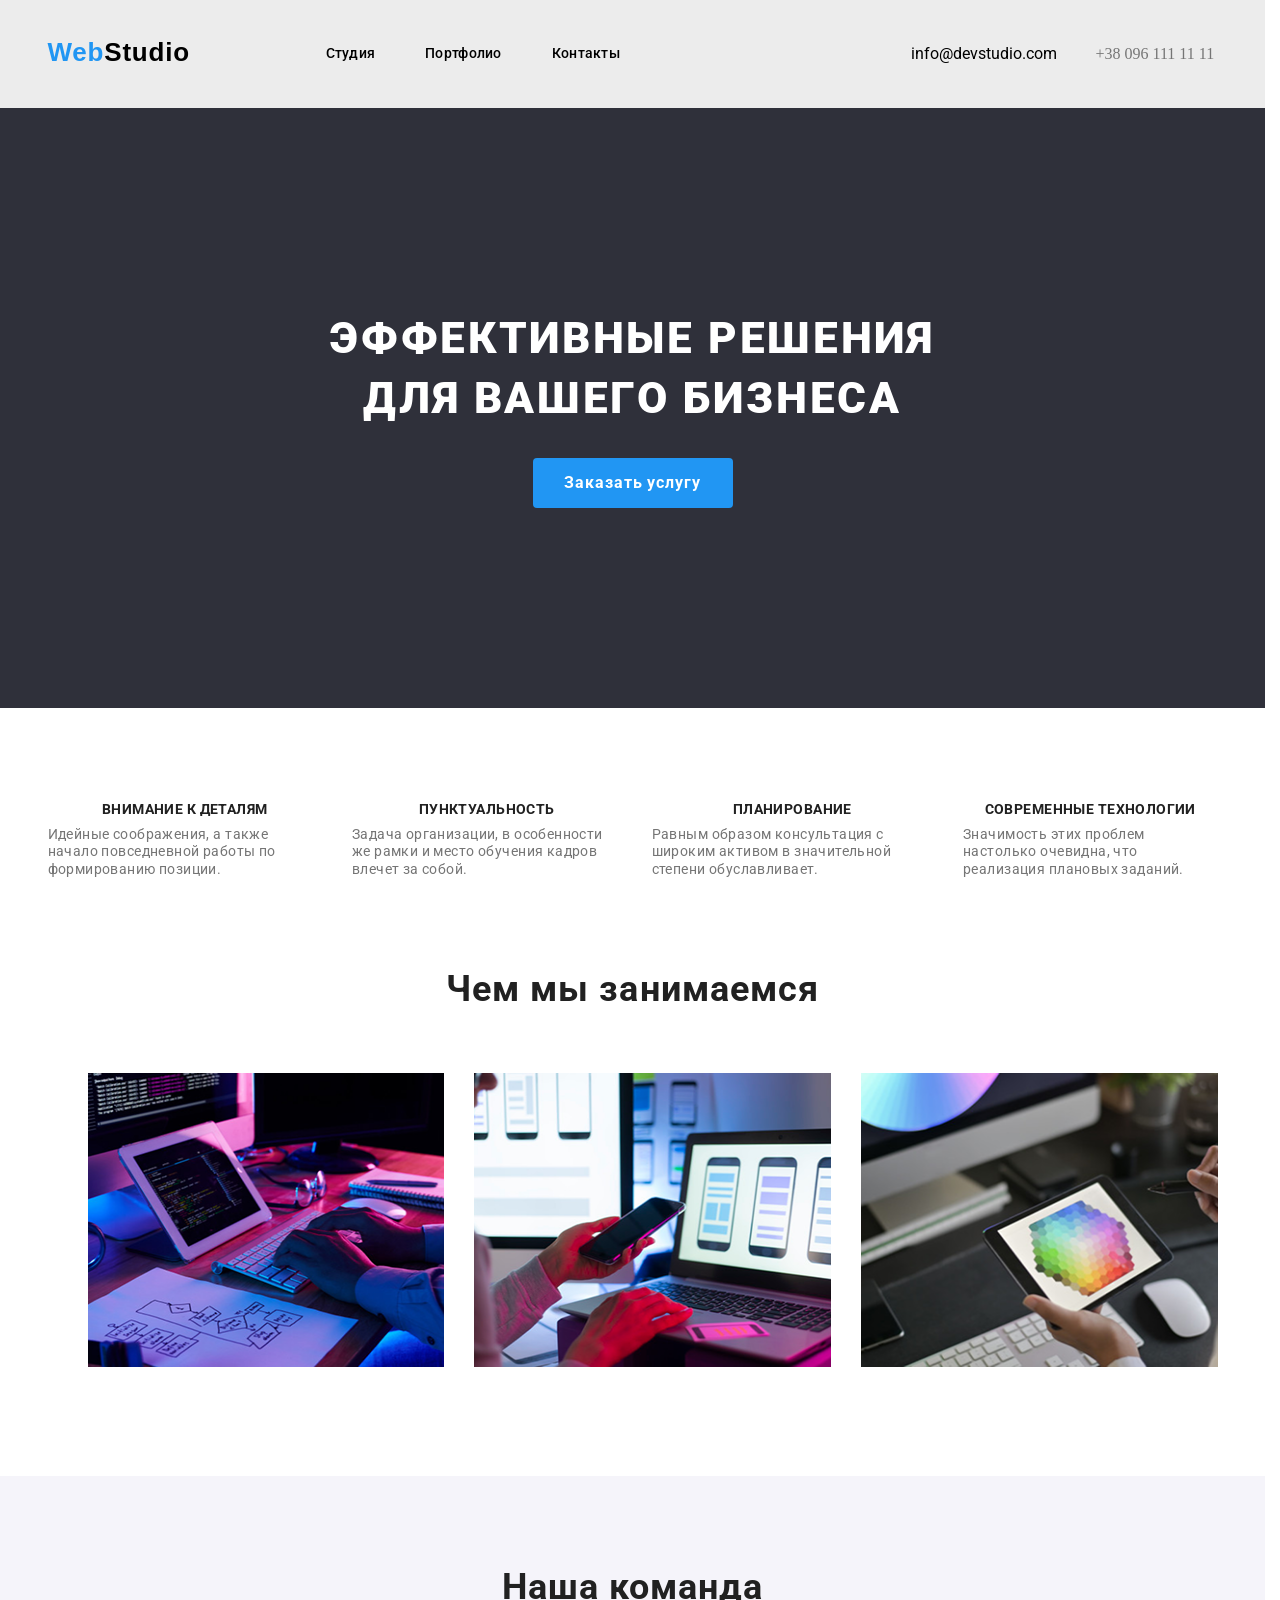
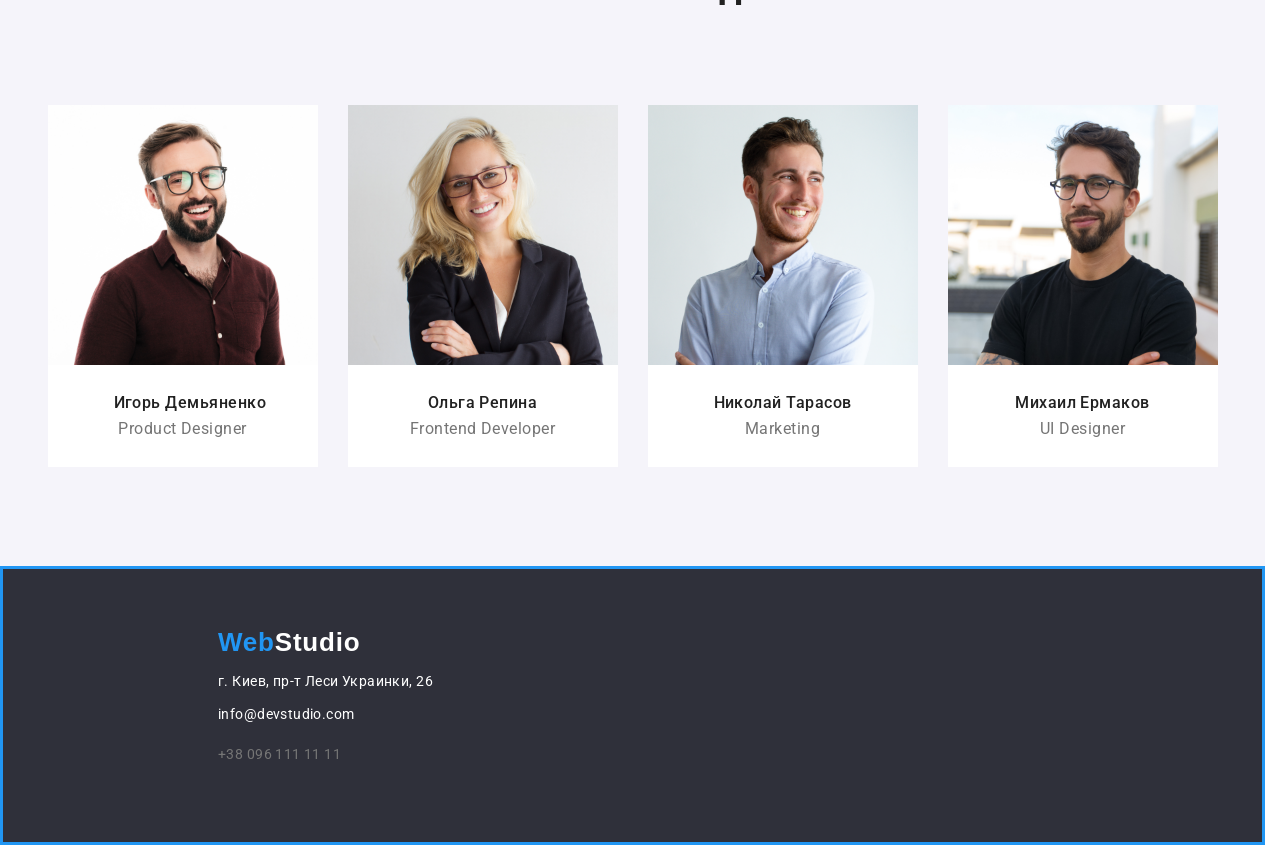
==== index.html @ 124b721e "23.05.26" ====
<!DOCTYPE html>
<html lang="en">
<head>
    <meta charset="UTF-8">
    <meta name="viewport" content="width=device-width, initial-scale=1.0">
    <title>HTML</title>
	<link rel="preconnect" href="https://fonts.googleapis.com">
	<link rel="preconnect" href="https://fonts.gstatic.com" crossorigin>
	<link href="https://fonts.googleapis.com/css2?family=Roboto:ital,wght@0,100..900;1,100..900&display=swap" rel="stylesheet">
    <link rel="icon" href="./img/lamp.png">
    <link rel="stylesheet" href="./css/main.css">
</head>
<body>
	<header class="header">
		<div class="conteiner">
			<div class="left-center">
				<a href="index.html" class="web">Web<span class="black">Studio</span></a>
				<nav class="nav">
					<ul>
						<li><a class="item_nav1" href="#">Студия</a></li>
						<li><a class="item_nav2" href="#">Портфолио</a></li>
						<li><a class="item_nav3" href="#">Контакты</a></li>
					</ul>
			</nav>
			</div>
			<ul class="right_nav">
					<li><a class="mail" href="mailto:info@devstudio.com">info@devstudio.com</a></li>
					<li><a class="namber" href="tel:+380961111111">+38 096 111 11 11</a></li>
			</ul>
		</div>	
	</header>
	<main>
		<section> 
		<div class="hero">
			<h1 class="hero_text">Эффективные решения для вашего бизнеса</h1>
			<button class="hero_button">Заказать услугу</button>
		</div>
		</section>
		<section class="section"> 
			<h2 class="hidden">hidden</h2>
			<div class="hero_1"> 
				<div class="conteiner">
					<ul class="item_hero">
						<li class="item_hero_1">
							<h3 class="item-text">Внимание к деталям</h3>
							<p class="item-text_1">Идейные соображения, а также начало повседневной работы по формированию позиции.</p>
						</li>
						<li class="item_hero_1">
							<h3 class="item-text">Пунктуальность</h3>
							<p class="item-text_1">Задача организации, в особенности же рамки и место обучения кадров влечет за собой.</p>
						</li>
						<li class="item_hero_1">
							<h3 class="item-text">Планирование</h3>
							<p class="item-text_1">Равным образом консультация с широким активом в значительной степени обуславливает.</p>
						</li>
						<li class="item_hero_1">
							<h3 class="item-text">Современные технологии</h3>
							<p class="item-text_1">Значимость этих проблем настолько очевидна, что реализация плановых заданий.</p>
						</li>

					</ul>

				</div>
			</div> 
		</section>
		<section class="section">
			<div class="hero_2">
				<h2 class="title">Чем мы занимаемся</h2>
				<div class="conteiner">
					<ul>
						<li><img src="./img/box 1.png" alt="images"></li>
						<li><img src="./img/box 2.png" alt="images"></li>
						<li><img src="./img/box 3.png" alt="images"></li>
					</ul>
				</div>
			</div>
		</section>
		<section class="section">
			<div class="hero_3">
				<div class="conteiner">
					<h2 class="title">Наша команда</h2>
					<ul class="hero_teem">
						<li class="teem">
							<img src="./img/img.png" alt="images">
							<div class="hero_teem_text">
								<h3 class="text">Игорь Демьяненко</h3>
								<p class="item-text_2">Product Designer</p>
							</div>
						</li>
						<li  class="teem">
							<img src="./img/img (1).png" alt="images">
							<div class="hero_teem_text">
								<h3 class="text">Ольга Репина</h3>
								<p class="item-text_2">Frontend Developer</p>
							</div>
						</li>
						<li class="teem">
							<img src="./img/img (2).png" alt="images">
							<div class="hero_teem_text">
								<h3 class="text">Николай Тарасов</h3>
								<p class="item-text_2">Marketing</p>
							</div>
						</li>
						<li class="teem">
							<img src="./img/img (3).png" alt="images">
							<div class="hero_teem_text">
								<h3 class="text">Михаил Ермаков</h3>
								<p class="item-text_2">UI Designer</p>
							</li>
						</div>
					</ul>
				</div>
			</div>	
		</section>
	</main>
	<footer class="footer">
		<ul class="list">
			<li>
			<a href="index.html" class="web"> Web <span class="light">Studio</span></a>
			</li>
			<li>г. Киев, пр-т Леси Украинки, 26</li>
			<li><a class="mail_1" href="mailto:info@devstudio.com">info@devstudio.com</a></li>
			<li><a class="namber" href="tel:+380961111111">+38 096 111 11 11</a></li>
		</ul>
	</footer>
</body>
	
</html>
---- css/main.css ----
/**
  Нормализация блочной модели
 */
*,
::before,
::after {
  box-sizing: border-box;
}

/**
  Убираем внутренние отступы слева тегам списков,
  у которых есть атрибут class
 */
:where(ul, ol):where([class]) {
  padding-left: 0;
}

/**
  Убираем внешние отступы body и двум другим тегам,
  у которых есть атрибут class
 */
body,
:where(blockquote, figure, fieldset):where([class]) {
  margin: 0;
}

/**
  Убираем внешние отступы вертикали нужным тегам,
  у которых есть атрибут class
 */
:where(
  h1,
  h2,
  h3,
  h4,
  h5,
  h6,
  p,
  ul,
  ol,
  dl
):where([class]) {
  margin-block: 0;
}

:where(dd[class]) {
  margin-left: 0;
}

:where(fieldset[class]) {
  padding: 0;
  border: none;
}

/**
  Убираем стандартный маркер маркированному списку,
  у которого есть атрибут class
 */
:where(ul[class]) {
  list-style: none;
}

:where(address[class]) {
  font-style: normal;
}

/**
  Обнуляем вертикальные внешние отступы параграфа,
  объявляем локальную переменную для внешнего отступа вниз,
  чтобы избежать взаимодействие с более сложным селектором
 */
p {
  --paragraphMarginBottom: 24px;

  margin-block: 0;
}

/**
  Внешний отступ вниз для параграфа без атрибута class,
  который расположен не последним среди своих соседних элементов
 */
p:where(:not([class]):not(:last-child)) {
  margin-bottom: var(--paragraphMarginBottom);
}


/**
  Упрощаем работу с изображениями и видео
 */
img,
video {
  display: block;
  max-width: 100%;
  height: auto;
}

/**
  Наследуем свойства шрифт для полей ввода
 */
input,
textarea,
select,
button {
  font: inherit;
}

html {
  /**
    Пригодится в большинстве ситуаций
    (когда, например, нужно будет "прижать" футер к низу сайта)
   */
  height: 100%;
  /**
    Убираем скачок интерфейса по горизонтали
    при появлении / исчезновении скроллбара
   */
  scrollbar-gutter: stable;
  /**
    Плавный скролл
   */
  scroll-behavior: smooth;
}

body {
  /**
    Пригодится в большинстве ситуаций
    (когда, например, нужно будет "прижать" футер к низу сайта)
   */
  min-height: 100%;
  /**
    Унифицированный интерлиньяж
   */
  line-height: 1.5;
}

/**
  Нормализация высоты элемента ссылки при его инспектировании в DevTools
 */
a:where([class]) {
  display: inline-flex;
}

/**
  Курсор-рука при наведении на элемент
 */
button,
label {
  cursor: pointer;
}

/**
  Убирает серую подсветку при тапе на мобильных устройствах (iOS/Android)
 */
button {
  -webkit-tap-highlight-color: transparent;
}

/**
  Приводим к единому цвету svg-элементы
  (за исключением тех, у которых уже указан
  атрибут fill со значением 'none' или начинается с 'url')
 */
:where([fill]:not(
  [fill="none"],
  [fill^="url"]
)) {
  fill: currentColor;
}

/**
  Приводим к единому цвету svg-элементы
  (за исключением тех, у которых уже указан
  атрибут stroke со значением 'none')
 */
:where([stroke]:not(
  [stroke="none"],
  [stroke^="url"]
)) {
  stroke: currentColor;
}

/**
  Чиним баг задержки смены цвета при взаимодействии с svg-элементами
 */
svg * {
  transition-property: fill, stroke;
}

/**
  Приведение рамок таблиц в классический 'collapse' вид
 */
:where(table) {
  border-collapse: collapse;
  border-color: currentColor;
}

/**
  Удаляем все анимации и переходы для людей,
  которые предпочитают их не использовать
 */
@media (prefers-reduced-motion: reduce) {
  *,
  ::before,
  ::after {
    animation-duration: 0.01ms !important;
    animation-iteration-count: 1 !important;
    transition-duration: 0.01ms !important;
    scroll-behavior: auto !important;
  }
}
html {
	box-sizing: border-box;
}
*, *::before, *::after {
	box-sizing: inherit;

}
body {
	margin: 0;
}
.section .hero_2 {
	padding: 93px 0px;
}
.section .hero_3 {
	padding: 93px 0px;
}
.hidden {
	visibility: hidden;
	position: absolute;
	width: 1px;
	height: 1px;
	opacity: 0;
	margin: -1px;
}
.conteiner {
	max-width: 1200px;
	margin: 0 auto;
	padding: 0px 15px;
}
.header {
	background-color:#ECECEC;
	padding: 32px;
}  
.header .conteiner {
	width: 100%;
	display: flex;
	justify-content: space-between;
	align-items: center;
}
.header a {
	text-decoration: none;
}
.left-center {
	display: flex;
	justify-content: center;
	align-items: center;
	gap: 93px;
}
.web {
	width: 145px;
	height: 31px;
	font-family: 'Raleway',sans-serif;
	font-weight: 700;
	font-size: 26px;
	line-height: 100%;
	letter-spacing: 0.03em;
	color: #2196F3;
}
.black {
	color: black;
}
.web:hover {
	text-decoration: underline;
	color: #2196F3;
}
.nav ul {
	display: flex;
	justify-content: space-between;
	width: 294px;
	height: 16px;
	font-family: 'roboto',sans-serif;
	font-weight: 500;
	font-size: 14px;
	line-height: 100%;
	letter-spacing: 0.02em;
	color: black;
	list-style-type: none;
	gap: 50px;
}
.item_nav1 {
	color:black;
	cursor: pointer;
	text-decoration: none;
}
.item_nav1:hover {
	color: #2196F3;
}
.item_nav2 {
	color: black;
	text-decoration: none;
}
.item_nav3 {
	color: black;
	text-decoration: none;
}
.right_nav {
	display: flex;
	justify-content: space-between;
	gap: 50px;
	list-style-type: none;
}
.mail {
	width: 135px;
	height: 16px;
	color:black;
	cursor: pointer;
	font-family:'roboto';
}
.mail:hover {
	color: #2196F3;
}
.namber {
	width: 122px;
	height: 16px;
	color: #757575;
}
.hero {
	max-width: 100%;
	background-color:#2F303A;
	display: flex;
	flex-direction: column;
	align-items: center;
	justify-content: center;
	padding: 200px 0;
}
.hero_text {
	width: 696px;
	font-family: 'roboto',sans-serif;
	font-weight: 900;
	font-size: 44px;
	line-height: 60px;
	letter-spacing: 0.06em;
	color: #ffffff;
	text-align: center;
	text-transform: uppercase;
	margin-bottom: 30px;
}
.hero_button {
	background-color: #2196F3;
	width: 200px;
	height: 50px;
	border-radius: 4px;
	color: #ffffff;
	font-family: 'roboto',sans-serif;
	font-weight: 700;
	font-size: 16px;
	line-height: 30px;
	letter-spacing: 0.06em;
	border: none;
}
.item_hero {
	display: flex;
	list-style-type: none;
	gap: 30px;
}
.item-text {
	font-family: 'roboto',sans-serif;
	font-weight: 700;
	font-size: 14px;
	line-height: 100%;
	letter-spacing: 0.03em;
	text-transform: uppercase;
	color: #212121;
	margin-top: 94px;
	text-align: center;
	padding-bottom: 10px;
}
.item_hero_1 {
	font-family: 'roboto',sans-serif;
	font-weight: 400;
	font-size: 14px;
	line-height: 124%;
	letter-spacing: 0.03em;
	color: #757575;
	text-align: left;
}
.hero_2 ul {
	display: flex;
	row-gap: 30px;
	list-style-type: none;
	gap: 30px;
}
.hero_2 .title {
	font-family: 'roboto',sans-serif;
	font-weight: 700;
	font-size: 36px;
	line-height: 100%;
	letter-spacing: 0.03em;
	color: #212121;
	text-align: center;
	padding-bottom: 50px;

}
.hero_2 img {
	width: 370px;
	height: 294px;
}
.hero_3 {
	width: 100%;
	background-color: #F5F4FA;
}
.hero_3 .title {
	text-align: center;
	margin-bottom: 50px;
	font-family: 'roboto',sans-serif;
	font-weight: 700;
	font-size: 36px;
	line-height: 100%;
	letter-spacing: 0.03em;
	color:#212121;
	padding-bottom: 50px;
}
.hero_teem {
	display: flex;
	justify-content: space-around;
	list-style-type: none;
	gap: 30px;
}
.teem {
	width: 270px;
	height: 368px;
}
.teem img {
	width: 270px;
	margin-bottom: 0;
}
.hero_teem_text {
	background-color: #ffffff;
	margin-bottom: 94px;
	margin-top: 0;
} 
.text {
	font-family:'roboto';
	font-weight: 500;
	font-size: 16px;
	line-height: 100%;
	letter-spacing: 0.03em;
	color:#212121;
	text-align: center;
	padding: 30px 66px 10px;
	white-space: nowrap;
}
.item-text_2 {
	font-family:'roboto';
	font-weight: 400;
	font-size: 16px;
	line-height: 100%;
	letter-spacing: 0.03em;
	color:#757575;
	text-align: center;
	padding-bottom: 30px;
}
.footer {
	width: 100%;
	background-color: #2F303A;
	border: 3px solid #2196F3;
}
.footer a {
	text-decoration: none;
	width: 145px;
	height: 31px;
	margin-bottom: 20px;
}
.mail_1 {
	color:#ffffff;
}
.mail_1:hover {
	color: #2196F3;
}
.list {
display:flex;
flex-direction: column;
margin-left: 215px;
padding-top: 60px;
padding-bottom: 60px;
list-style-type: none;
}
.light {
	color: #ffffff;
}
.list li {
	font-family:'roboto';
	font-weight: 400;
	font-size: 14px;
	line-height: 24px;
	letter-spacing: 0.03em;
	color:#fff;
	margin-bottom: 9px;
}
.list li a {
	margin-bottom: 0px;
}
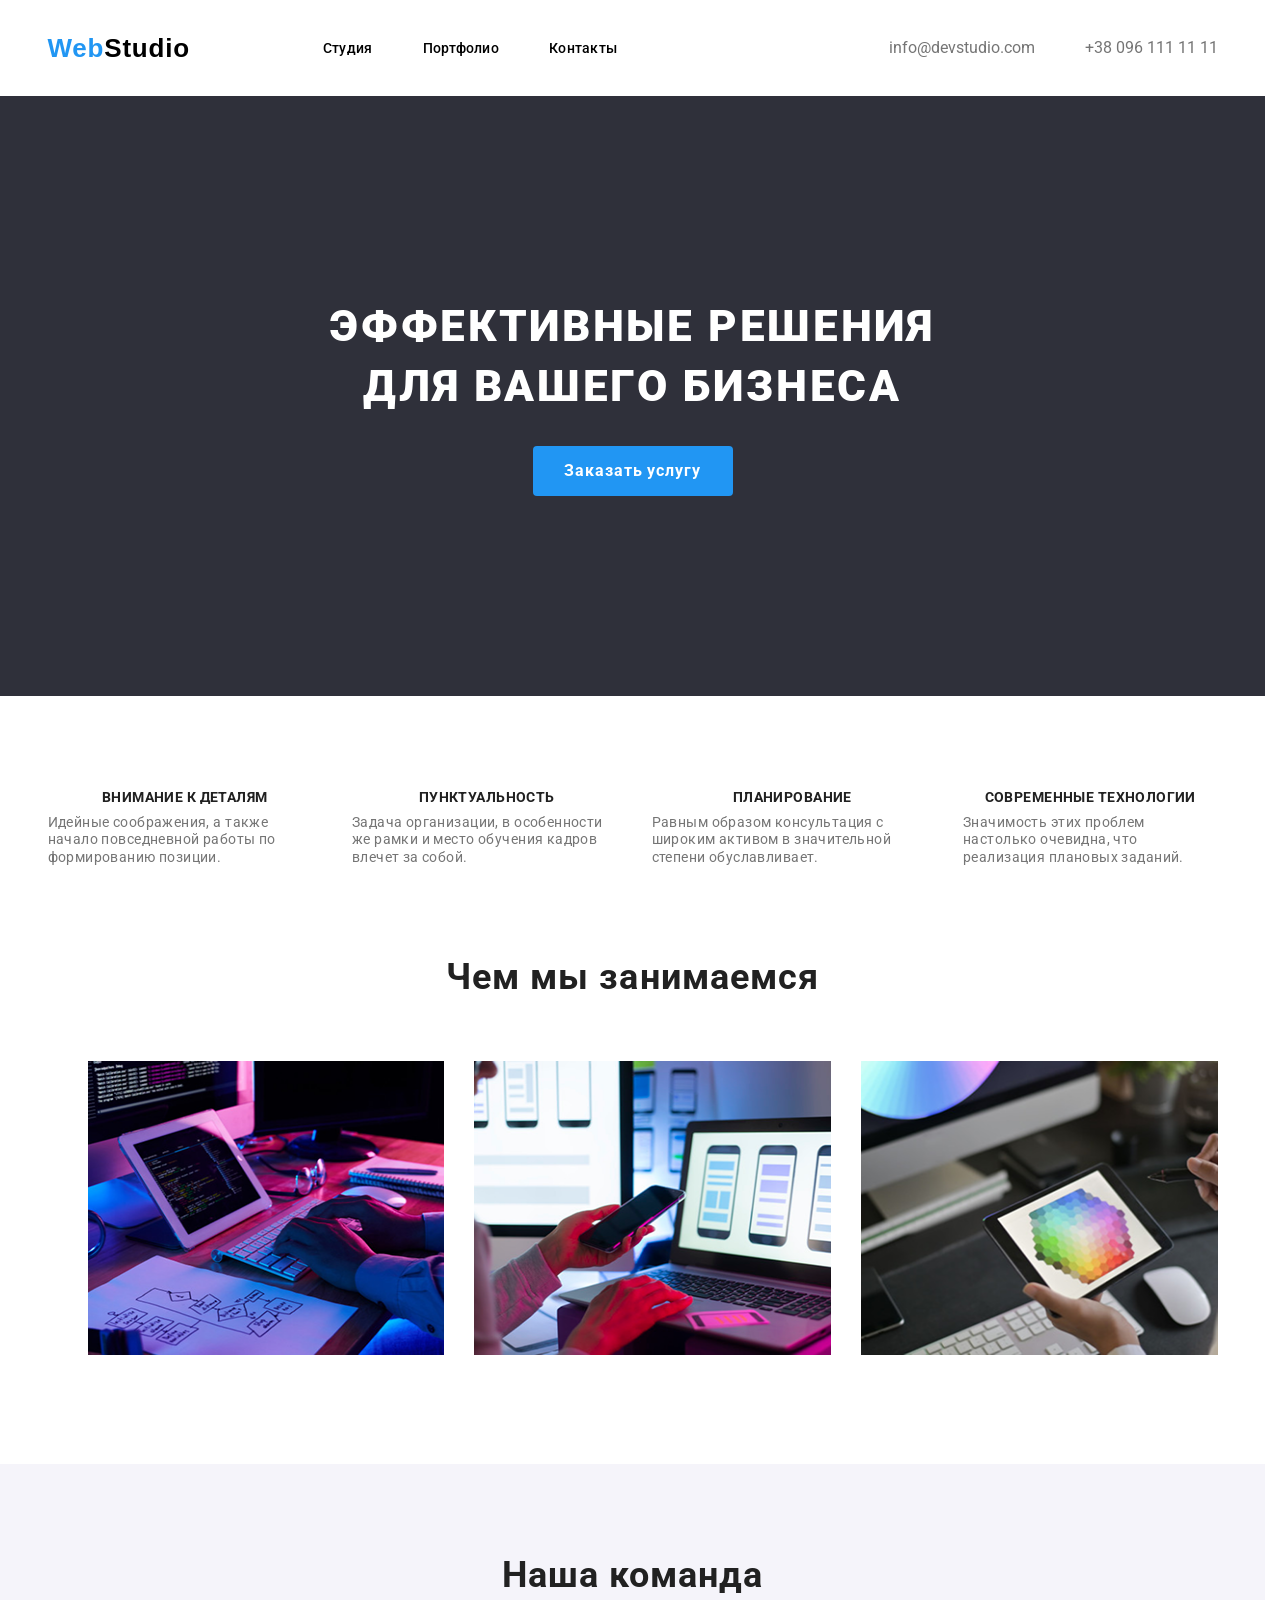
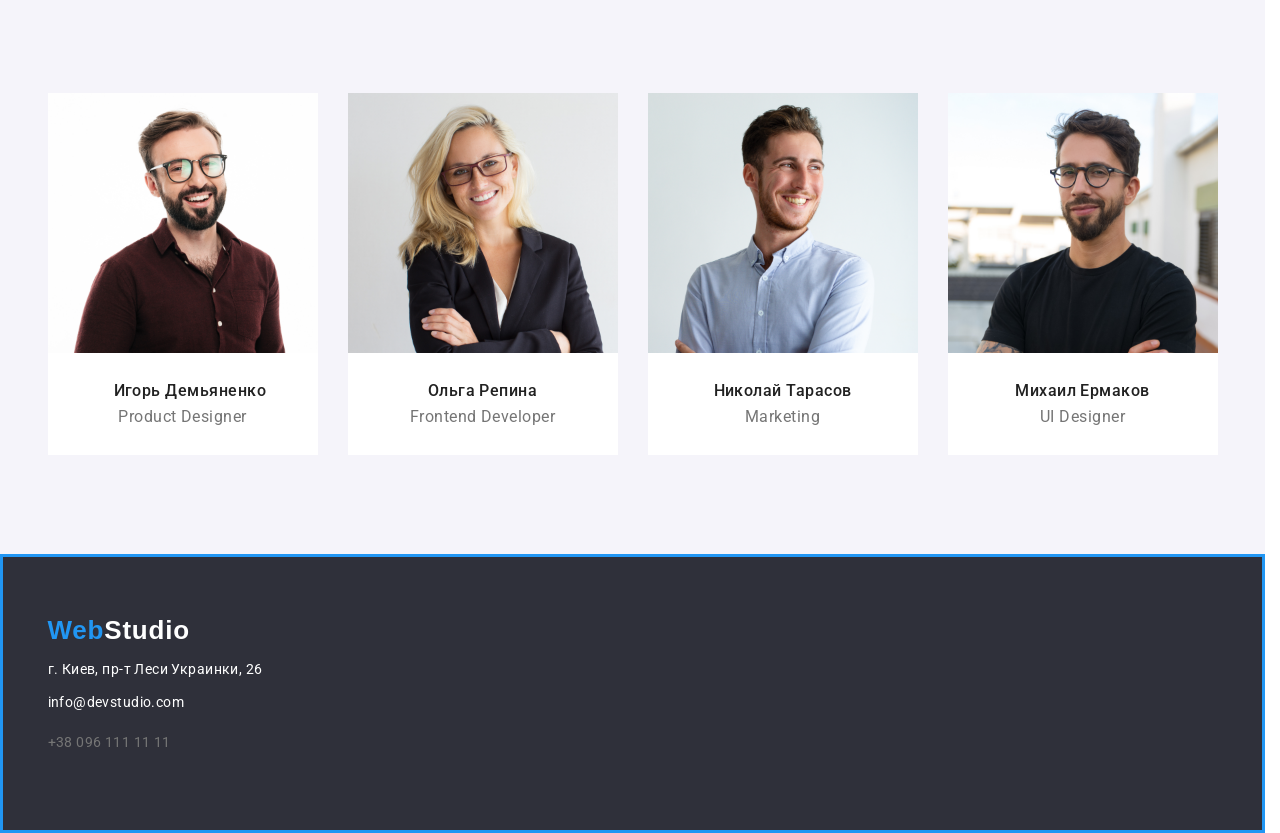
==== commit fb605296: "24.05.26" ====
--- a/index.html
+++ b/index.html
@@ -17,9 +17,9 @@
 				<a href="index.html" class="web">Web<span class="black">Studio</span></a>
 				<nav class="nav">
 					<ul>
-						<li><a class="item_nav1" href="#">Студия</a></li>
-						<li><a class="item_nav2" href="#">Портфолио</a></li>
-						<li><a class="item_nav3" href="#">Контакты</a></li>
+						<li><a class="item_nav" href="#">Студия</a></li>
+						<li><a class="item_nav" href="#">Портфолио</a></li>
+						<li><a class="item_nav" href="#">Контакты</a></li>
 					</ul>
 			</nav>
 			</div>
@@ -114,14 +114,16 @@
 		</section>
 	</main>
 	<footer class="footer">
-		<ul class="list">
-			<li>
-			<a href="index.html" class="web"> Web <span class="light">Studio</span></a>
-			</li>
-			<li>г. Киев, пр-т Леси Украинки, 26</li>
-			<li><a class="mail_1" href="mailto:info@devstudio.com">info@devstudio.com</a></li>
-			<li><a class="namber" href="tel:+380961111111">+38 096 111 11 11</a></li>
-		</ul>
+		<div class="conteiner">
+			<ul class="list">
+				<li>
+				<a href="index.html" class="web"> Web <span class="light">Studio</span></a>
+				</li>
+				<li>г. Киев, пр-т Леси Украинки, 26</li>
+				<li><a class="mail_1" href="mailto:info@devstudio.com">info@devstudio.com</a></li>
+				<li><a class="namber" href="tel:+380961111111">+38 096 111 11 11</a></li>
+			</ul>
+		</div>	
 	</footer>
 </body>
 	
--- a/css/main.css
+++ b/css/main.css
@@ -238,8 +238,8 @@
 	padding: 0px 15px;
 }
 .header {
-	background-color:#ECECEC;
-	padding: 32px;
+	background-color:#ffffff;
+	padding: 10px 0;
 }  
 .header .conteiner {
 	width: 100%;
@@ -249,7 +249,9 @@
 }
 .header a {
 	text-decoration: none;
-}
+	padding: 25px 0;
+}
+
 .left-center {
 	display: flex;
 	justify-content: center;
@@ -257,8 +259,6 @@
 	gap: 93px;
 }
 .web {
-	width: 145px;
-	height: 31px;
 	font-family: 'Raleway',sans-serif;
 	font-weight: 700;
 	font-size: 26px;
@@ -270,14 +270,12 @@
 	color: black;
 }
 .web:hover {
-	text-decoration: underline;
+	text-decoration: none;
 	color: #2196F3;
 }
 .nav ul {
 	display: flex;
 	justify-content: space-between;
-	width: 294px;
-	height: 16px;
 	font-family: 'roboto',sans-serif;
 	font-weight: 500;
 	font-size: 14px;
@@ -286,22 +284,15 @@
 	color: black;
 	list-style-type: none;
 	gap: 50px;
-}
-.item_nav1 {
+	margin: 0;
+}
+.item_nav {
 	color:black;
 	cursor: pointer;
 	text-decoration: none;
 }
-.item_nav1:hover {
+.item_nav:hover {
 	color: #2196F3;
-}
-.item_nav2 {
-	color: black;
-	text-decoration: none;
-}
-.item_nav3 {
-	color: black;
-	text-decoration: none;
 }
 .right_nav {
 	display: flex;
@@ -310,18 +301,15 @@
 	list-style-type: none;
 }
 .mail {
-	width: 135px;
-	height: 16px;
-	color:black;
+	color:#757575;
 	cursor: pointer;
-	font-family:'roboto';
+	font-family:'roboto', sans-serif;
 }
 .mail:hover {
 	color: #2196F3;
 }
 .namber {
-	width: 122px;
-	height: 16px;
+	font-family:'roboto', sans-serif;
 	color: #757575;
 }
 .hero {
@@ -357,6 +345,9 @@
 	line-height: 30px;
 	letter-spacing: 0.06em;
 	border: none;
+}
+.hero_button:hover {
+	background-color:#188CE8;
 }
 .item_hero {
 	display: flex;
@@ -480,7 +471,7 @@
 .list {
 display:flex;
 flex-direction: column;
-margin-left: 215px;
+margin-left: 0px;
 padding-top: 60px;
 padding-bottom: 60px;
 list-style-type: none;
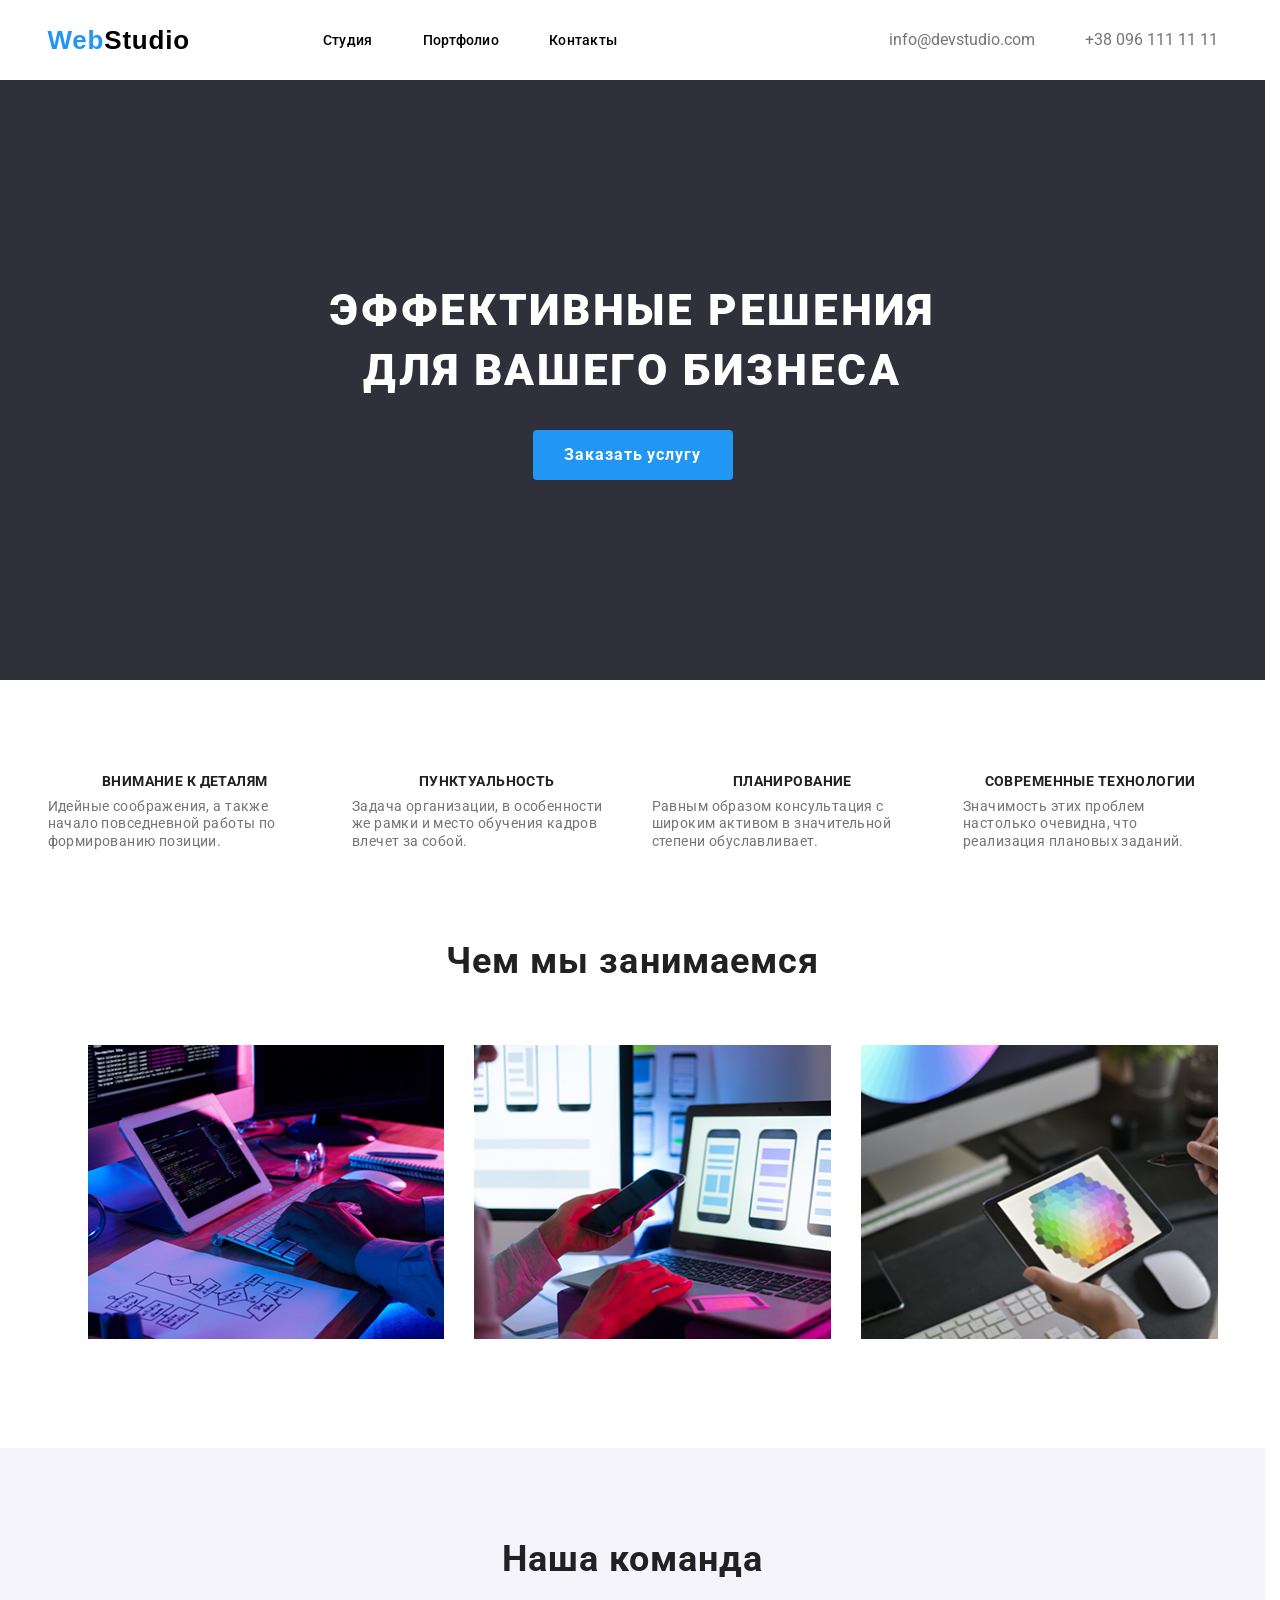
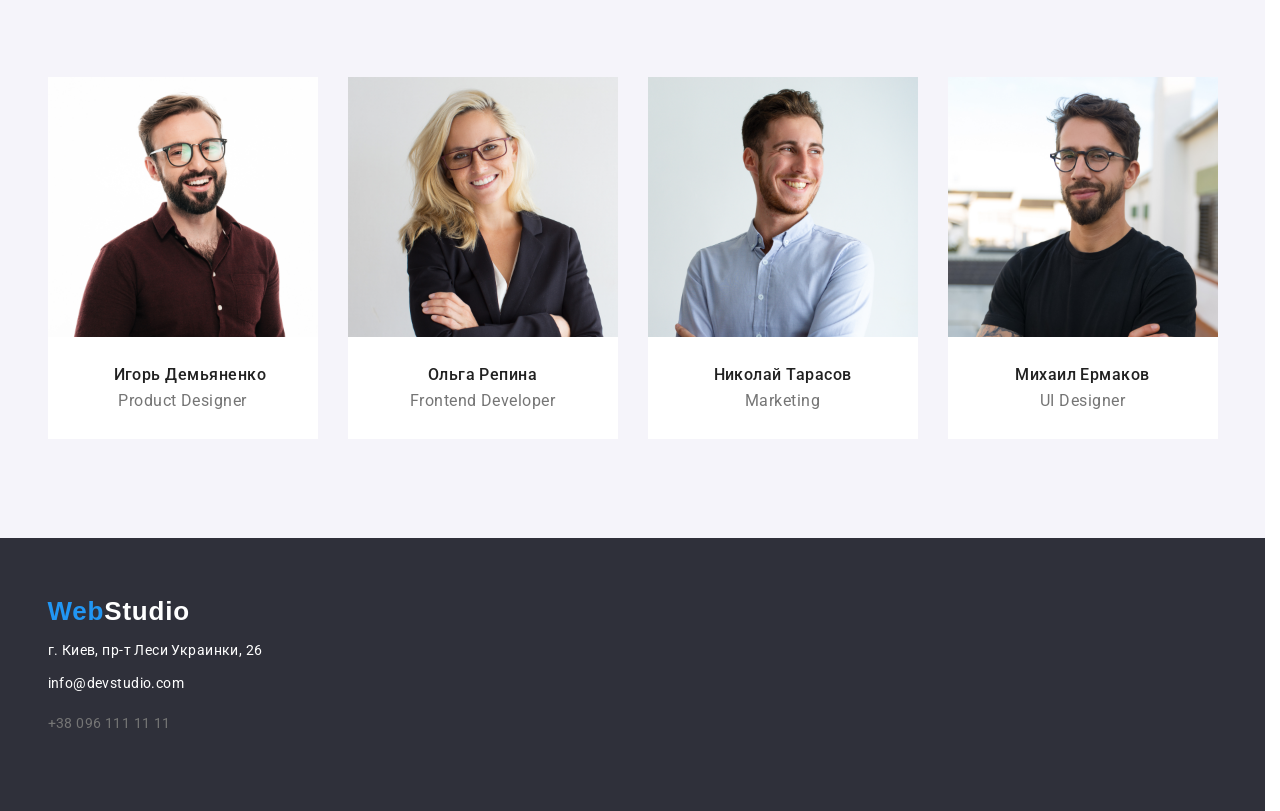
==== commit de33b64e: "27.05.26" ====
--- a/index.html
+++ b/index.html
@@ -18,7 +18,7 @@
 				<nav class="nav">
 					<ul>
 						<li><a class="item_nav" href="#">Студия</a></li>
-						<li><a class="item_nav" href="#">Портфолио</a></li>
+						<li><a class="item_nav" href="portfolio.html">Портфолио</a></li>
 						<li><a class="item_nav" href="#">Контакты</a></li>
 					</ul>
 			</nav>
--- a/css/main.css
+++ b/css/main.css
@@ -239,7 +239,7 @@
 }
 .header {
 	background-color:#ffffff;
-	padding: 10px 0;
+	padding: 2px 0;
 }  
 .header .conteiner {
 	width: 100%;
@@ -311,6 +311,9 @@
 .namber {
 	font-family:'roboto', sans-serif;
 	color: #757575;
+}
+.namber:hover {
+	color: #2196F3;
 }
 .hero {
 	max-width: 100%;
@@ -454,7 +457,6 @@
 .footer {
 	width: 100%;
 	background-color: #2F303A;
-	border: 3px solid #2196F3;
 }
 .footer a {
 	text-decoration: none;
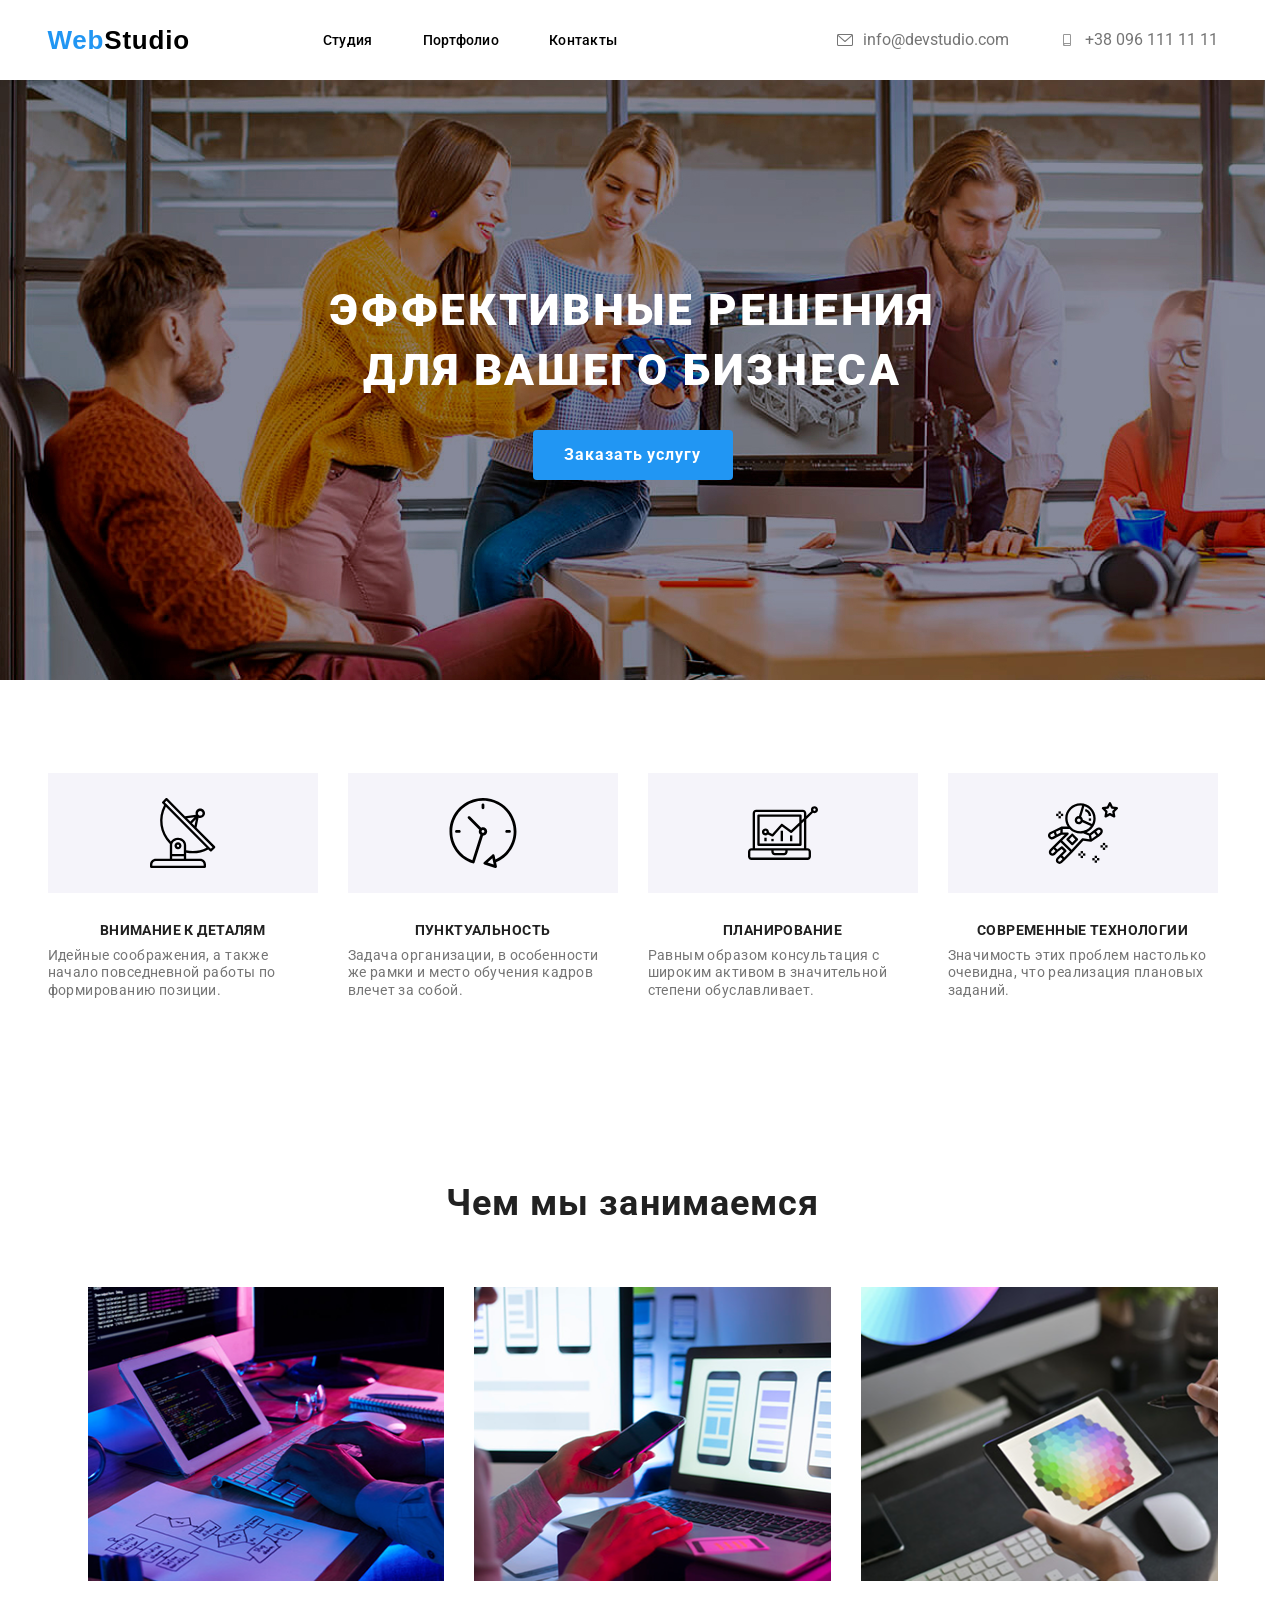
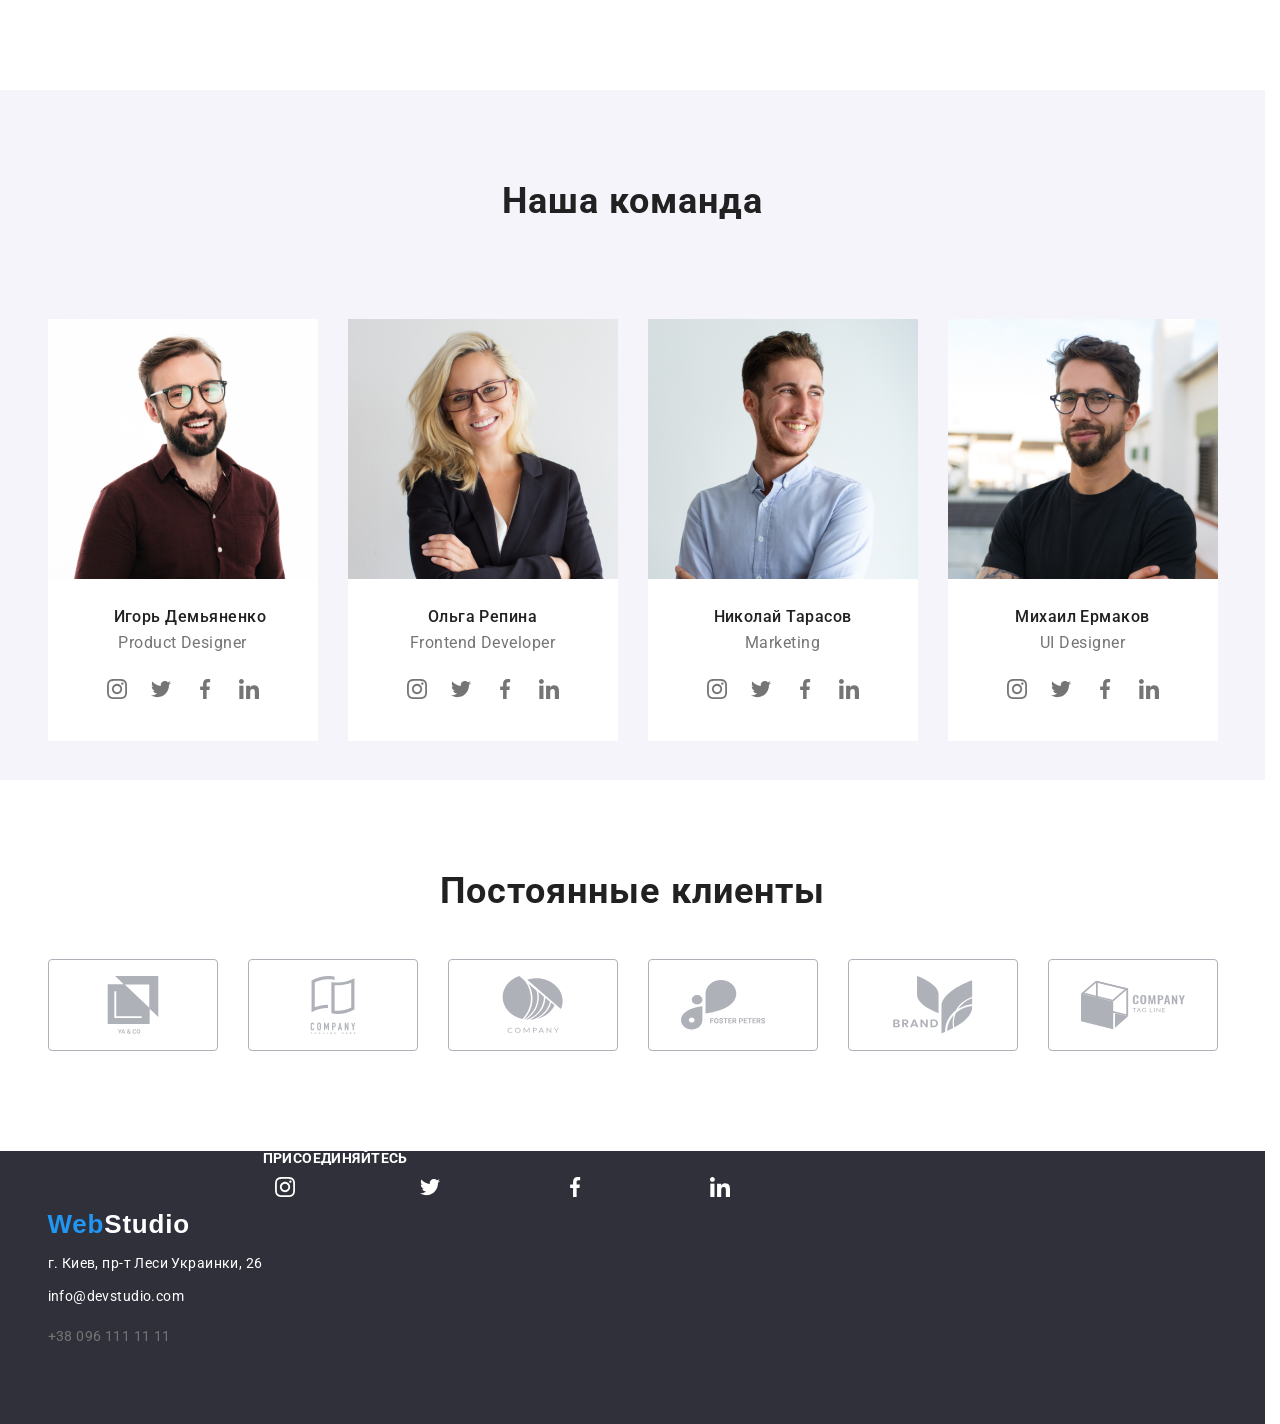
==== commit a337e756: "30.05.26" ====
--- a/index.html
+++ b/index.html
@@ -24,8 +24,14 @@
 			</nav>
 			</div>
 			<ul class="right_nav">
+				<div class="right_nav-list">
 					<li><a class="mail" href="mailto:info@devstudio.com">info@devstudio.com</a></li>
+					<li><svg class="icon" height="12" width="16"><use xlink:href="./img/sprite.svg#mail"></use></svg></li>
+				</div>
+				<div class="right_nav-list">
 					<li><a class="namber" href="tel:+380961111111">+38 096 111 11 11</a></li>
+					<li><svg class="icon" height="12" width="16"><use xlink:href="./img/sprite.svg#namber"></use></svg></li>
+				</div>	
 			</ul>
 		</div>	
 	</header>
@@ -42,18 +48,30 @@
 				<div class="conteiner">
 					<ul class="item_hero">
 						<li class="item_hero_1">
+							<div class="hero_1-fon">
+								<svg class="hero_1-icon" height="70" width="70"><use xlink:href="./img/sprite.svg#group"></use></svg>
+							</div>
 							<h3 class="item-text">Внимание к деталям</h3>
 							<p class="item-text_1">Идейные соображения, а также начало повседневной работы по формированию позиции.</p>
 						</li>
 						<li class="item_hero_1">
+							<div class="hero_1-fon">
+								<svg class="hero_1-icon" height="70" width="70"><use xlink:href="./img/sprite.svg#clock"></use></svg>
+							</div>
 							<h3 class="item-text">Пунктуальность</h3>
 							<p class="item-text_1">Задача организации, в особенности же рамки и место обучения кадров влечет за собой.</p>
 						</li>
 						<li class="item_hero_1">
+							<div class="hero_1-fon">
+								<svg class="hero_1-icon" height="70" width="70"><use xlink:href="./img/sprite.svg#astro"></use></svg>
+							</div>
 							<h3 class="item-text">Планирование</h3>
 							<p class="item-text_1">Равным образом консультация с широким активом в значительной степени обуславливает.</p>
 						</li>
 						<li class="item_hero_1">
+							<div class="hero_1-fon">
+                            	<svg class="hero_1-icon" height="70" width="70"><use xlink:href="./img/sprite.svg#diagram"></use></svg>
+							</div>
 							<h3 class="item-text">Современные технологии</h3>
 							<p class="item-text_1">Значимость этих проблем настолько очевидна, что реализация плановых заданий.</p>
 						</li>
@@ -85,6 +103,12 @@
 							<div class="hero_teem_text">
 								<h3 class="text">Игорь Демьяненко</h3>
 								<p class="item-text_2">Product Designer</p>
+									<ul class="hero_3-list-icon">
+										<li><a class="hero_3-icon" href="#"><svg height="20" width="20"><use xlink:href="./img/sprite.svg#insta"></use></svg></a></li>
+										<li><a class="hero_3-icon" href="#"><svg height="20" width="20"><use xlink:href="./img/sprite.svg#twitter"></use></svg></a></li>
+										<li><a class="hero_3-icon" href="#"><svg height="20" width="20"><use xlink:href="./img/sprite.svg#facebook"></use></svg></a></li>
+										<li><a class="hero_3-icon" href="#"><svg height="20" width="20"><use xlink:href="./img/sprite.svg#linkedin"></use></svg></a></li>
+									</ul>
 							</div>
 						</li>
 						<li  class="teem">
@@ -92,6 +116,12 @@
 							<div class="hero_teem_text">
 								<h3 class="text">Ольга Репина</h3>
 								<p class="item-text_2">Frontend Developer</p>
+									<ul class="hero_3-list-icon">
+										<li><a class="hero_3-icon" href="#"><svg height="20" width="20"><use xlink:href="./img/sprite.svg#insta"></use></svg></a></li>
+										<li><a class="hero_3-icon" href="#"><svg height="20" width="20"><use xlink:href="./img/sprite.svg#twitter"></use></svg></a></li>
+										<li><a class="hero_3-icon" href="#"><svg height="20" width="20"><use xlink:href="./img/sprite.svg#facebook"></use></svg></a></li>
+										<li><a class="hero_3-icon" href="#"><svg height="20" width="20"><use xlink:href="./img/sprite.svg#linkedin"></use></svg></a></li>
+									</ul>
 							</div>
 						</li>
 						<li class="teem">
@@ -99,6 +129,12 @@
 							<div class="hero_teem_text">
 								<h3 class="text">Николай Тарасов</h3>
 								<p class="item-text_2">Marketing</p>
+									<ul class="hero_3-list-icon">
+										<li><a class="hero_3-icon" href="#"><svg height="20" width="20"><use xlink:href="./img/sprite.svg#insta"></use></svg></a></li>
+										<li><a class="hero_3-icon" href="#"><svg height="20" width="20"><use xlink:href="./img/sprite.svg#twitter"></use></svg></a></li>
+										<li><a class="hero_3-icon" href="#"><svg height="20" width="20"><use xlink:href="./img/sprite.svg#facebook"></use></svg></a></li>
+										<li><a class="hero_3-icon" href="#"><svg height="20" width="20"><use xlink:href="./img/sprite.svg#linkedin"></use></svg></a></li>
+									</ul>
 							</div>
 						</li>
 						<li class="teem">
@@ -106,23 +142,53 @@
 							<div class="hero_teem_text">
 								<h3 class="text">Михаил Ермаков</h3>
 								<p class="item-text_2">UI Designer</p>
+									<ul class="hero_3-list-icon">
+										<li><a class="hero_3-icon" href="#"><svg height="20" width="20"><use xlink:href="./img/sprite.svg#insta"></use></svg></a></li>
+										<li><a class="hero_3-icon" href="#"><svg height="20" width="20"><use xlink:href="./img/sprite.svg#twitter"></use></svg></a></li>
+										<li><a class="hero_3-icon" href="#"><svg height="20" width="20"><use xlink:href="./img/sprite.svg#facebook"></use></svg></a></li>
+										<li><a class="hero_3-icon" href="#"><svg height="20" width="20"><use xlink:href="./img/sprite.svg#linkedin"></use></svg></a></li>
+									</ul>
 							</li>
 						</div>
 					</ul>
 				</div>
 			</div>	
 		</section>
+		<section class="section">
+			<div class="hero_4">
+				<div class="conteiner">
+					<h4 class="hero_4-title">Постоянные клиенты</h4>
+					<ul class="hero_4-list">
+						<li><svg class="hero_4-item" height="92" width="170"><use xlink:href="./img/sprite.svg#client_1"></use></svg></li>
+						<li><svg class="hero_4-item" height="92" width="170"><use xlink:href="./img/sprite.svg#client_2"></use></svg></li>
+						<li><svg class="hero_4-item" height="92" width="170"><use xlink:href="./img/sprite.svg#client_3"></use></svg></li>
+						<li><svg class="hero_4-item" height="92" width="170"><use xlink:href="./img/sprite.svg#client_4"></use></svg></li>
+						<li><svg class="hero_4-item" height="92" width="170"><use xlink:href="./img/sprite.svg#client_5"></use></svg></li>
+						<li><svg class="hero_4-item" height="92" width="170"><use xlink:href="./img/sprite.svg#client_6"></use></svg></li>
+					</ul>
+				</div>
+			</div>
+		</section>
 	</main>
 	<footer class="footer">
 		<div class="conteiner">
-			<ul class="list">
-				<li>
-				<a href="index.html" class="web"> Web <span class="light">Studio</span></a>
-				</li>
-				<li>г. Киев, пр-т Леси Украинки, 26</li>
-				<li><a class="mail_1" href="mailto:info@devstudio.com">info@devstudio.com</a></li>
-				<li><a class="namber" href="tel:+380961111111">+38 096 111 11 11</a></li>
-			</ul>
+			<div class="footer_flex">
+				<ul class="list">
+					<li><a href="index.html" class="web"> Web <span class="light">Studio</span></a></li>
+					<li>г. Киев, пр-т Леси Украинки, 26</li>
+					<li><a class="mail_1" href="mailto:info@devstudio.com">info@devstudio.com</a></li>
+					<li><a class="namber" href="tel:+380961111111">+38 096 111 11 11</a></li>
+				</ul>
+				<div>
+					<h2 class="footer_title">присоединяйтесь</h2>
+					<ul class="footer_list-icon">
+						<li><a class="footer-icon" href="#"><svg height="20" width="20"><use xlink:href="./img/sprite.svg#insta"></use></svg></a></li>
+						<li><a class="footer-icon" href="#"><svg height="20" width="20"><use xlink:href="./img/sprite.svg#twitter"></use></svg></a></li>
+						<li><a class="footer-icon" href="#"><svg height="20" width="20"><use xlink:href="./img/sprite.svg#facebook"></use></svg></a></li>
+						<li><a class="footer-icon" href="#"><svg height="20" width="20"><use xlink:href="./img/sprite.svg#linkedin"></use></svg></a></li>
+					</ul>
+				</div>	
+			</div>
 		</div>	
 	</footer>
 </body>
--- a/css/main.css
+++ b/css/main.css
@@ -218,10 +218,16 @@
 body {
 	margin: 0;
 }
+.section .hero_1{
+	padding: 93px 0px;
+}
 .section .hero_2 {
 	padding: 93px 0px;
 }
 .section .hero_3 {
+	padding: 93px 0px;
+}
+.section .hero_4 {
 	padding: 93px 0px;
 }
 .hidden {
@@ -315,7 +321,22 @@
 .namber:hover {
 	color: #2196F3;
 }
+.right_nav-list {
+	display: flex;
+	justify-content: center;
+	align-items: center;
+	flex-direction: row-reverse;
+	gap: 10px;
+}
+.icon {
+	display: block;
+	fill: #757575;
+}
+.icon:hover {
+	fill: #2196F3;
+}
 .hero {
+	background-image: url(../img/new/Img.jpg);
 	max-width: 100%;
 	background-color:#2F303A;
 	display: flex;
@@ -323,6 +344,14 @@
 	align-items: center;
 	justify-content: center;
 	padding: 200px 0;
+}
+.hero_1-fon {
+	background-color: #F5F4FA;
+	width: 270px;
+	height: 120px;
+	display: flex;
+	align-items: center;
+	justify-content: center;
 }
 .hero_text {
 	width: 696px;
@@ -365,7 +394,7 @@
 	letter-spacing: 0.03em;
 	text-transform: uppercase;
 	color: #212121;
-	margin-top: 94px;
+	margin-top: 30px;
 	text-align: center;
 	padding-bottom: 10px;
 }
@@ -445,14 +474,55 @@
 	white-space: nowrap;
 }
 .item-text_2 {
-	font-family:'roboto';
+	font-family:'roboto', sans-serif;
 	font-weight: 400;
 	font-size: 16px;
 	line-height: 100%;
 	letter-spacing: 0.03em;
 	color:#757575;
 	text-align: center;
+	padding-bottom: 16px;
+}
+.hero_3-list-icon {
+	display: flex;
+	list-style-type: none;
+	align-items: center;
+	justify-content: center;
 	padding-bottom: 30px;
+}
+.hero_3-icon {
+	padding: 12px;
+	fill: #757575;
+}
+.hero_3-icon:hover {
+	background-color: #2196F3;
+	border-radius: 50px;
+	fill: #ffffff;
+}
+.hero_4-title {
+	text-align: center;
+	font-family:'roboto', sans-serif;
+	font-weight: 700;
+	font-size: 36px;
+	line-height: 100%;
+	letter-spacing: 0.03em;
+	color: #212121;
+	margin-bottom: 50px;
+}
+.hero_4-list {
+	display: flex;
+	list-style-type: none;
+	gap: 30px;
+}
+.hero_4-item {
+	fill: #AFB1B8;
+	border: 1px solid #AFB1B8;
+	border-radius: 4px;
+	padding: 16px 32px;
+}
+.hero_4-item:hover {
+	fill: #2196F3;
+	border: 1px solid #2196F3;
 }
 .footer {
 	width: 100%;
@@ -482,7 +552,7 @@
 	color: #ffffff;
 }
 .list li {
-	font-family:'roboto';
+	font-family:'roboto', sans-serif;
 	font-weight: 400;
 	font-size: 14px;
 	line-height: 24px;
@@ -493,3 +563,32 @@
 .list li a {
 	margin-bottom: 0px;
 }
+.footer_flex {
+	display: flex;
+}
+.footer_title {
+	font-family:'roboto',sans-serif;
+	font-weight: 700;
+	font-size: 14px;
+	line-height: 100%;
+	letter-spacing: 0.03em;
+	text-transform: uppercase;
+	color:#fff;
+}
+.footer_list-icon {
+	display: flex;
+	align-items: center;
+	justify-content: center;
+}
+.footer-icon {
+	fill: #ffffff;
+	padding: 12px;
+	background-color: #2F303A;
+	border-radius: 50px;	
+}
+.footer-icon:hover {
+	background-color: #2196F3;
+	border-radius: 50px;
+	fill: #ffffff;
+}
+
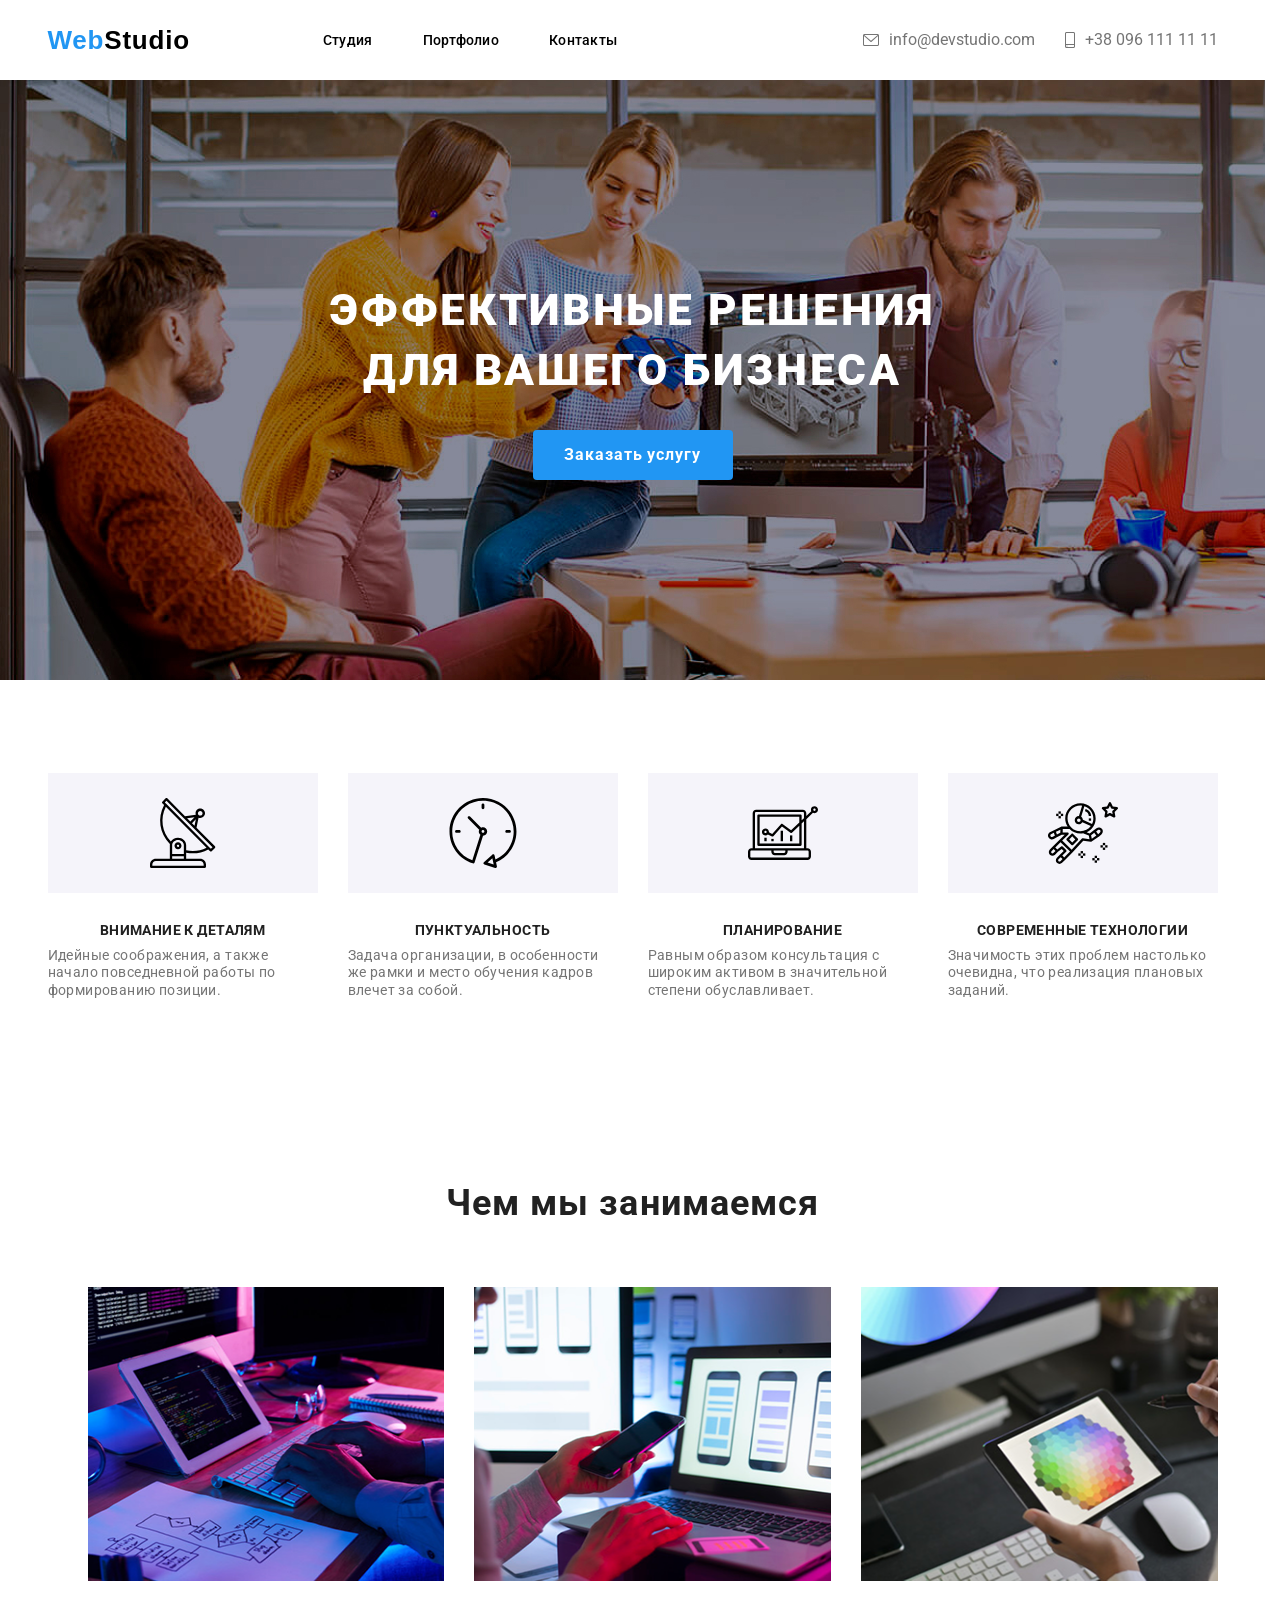
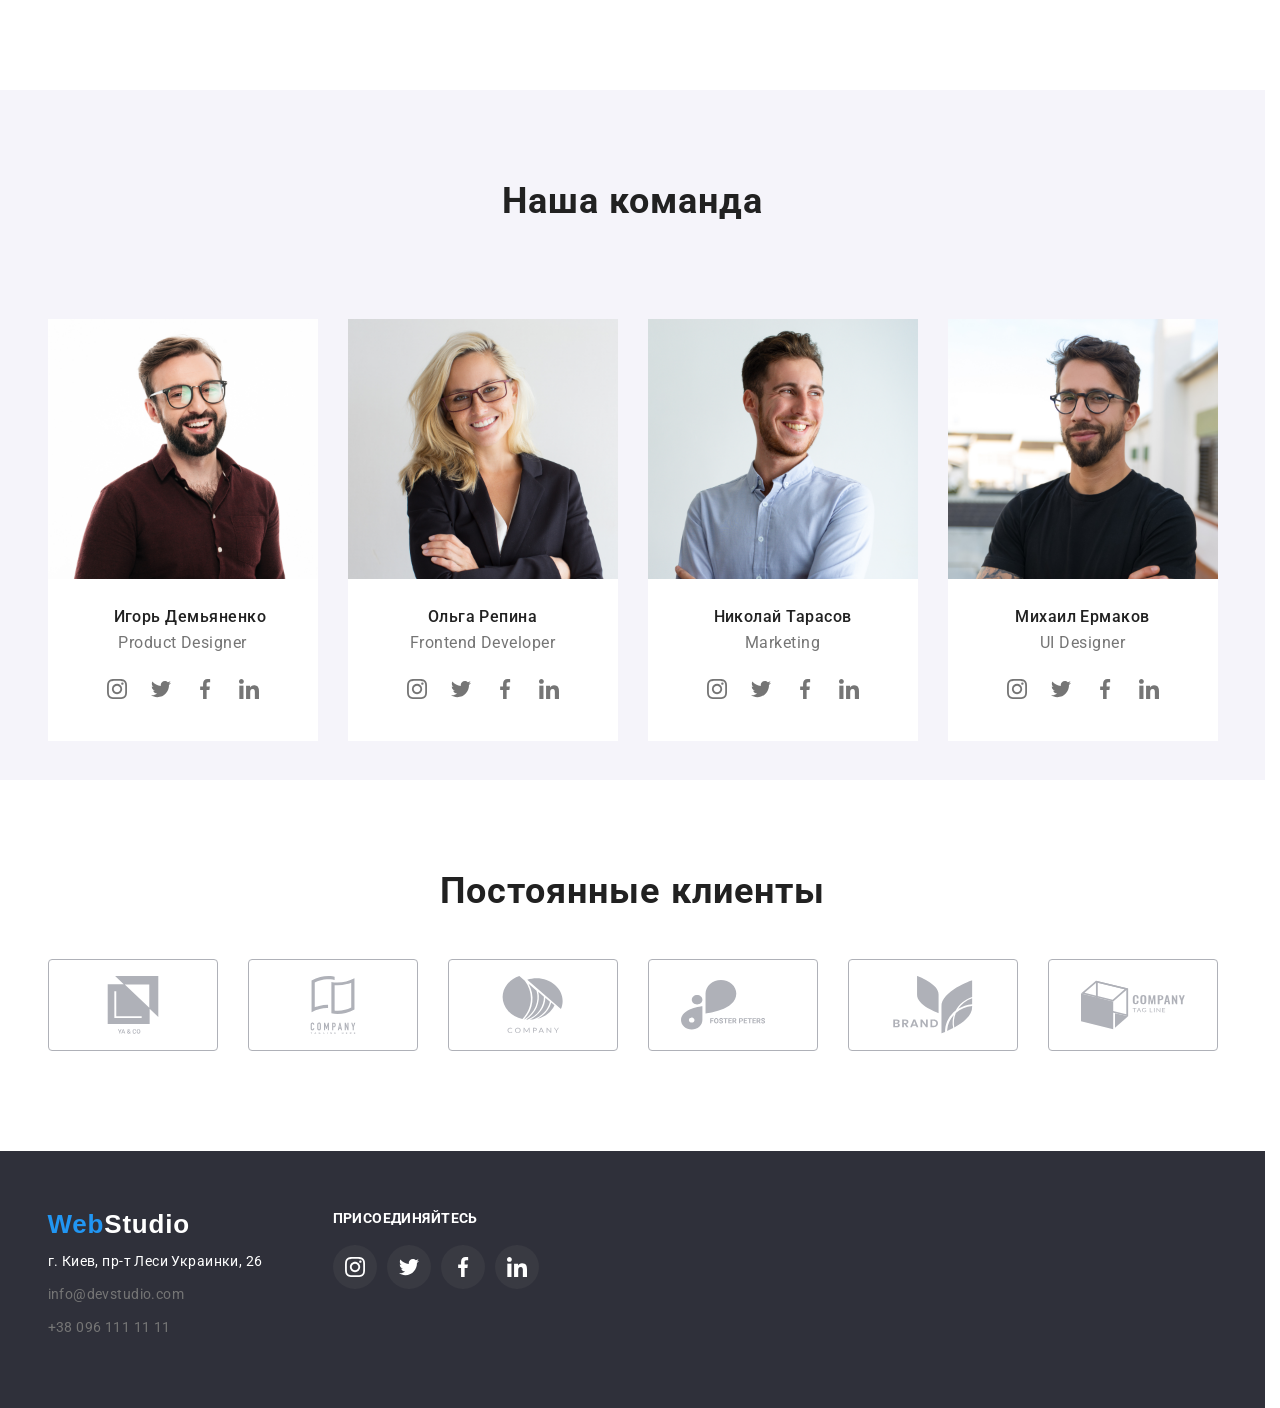
==== commit 7c6a3d4e: "02.06.26" ====
--- a/index.html
+++ b/index.html
@@ -21,17 +21,11 @@
 						<li><a class="item_nav" href="portfolio.html">Портфолио</a></li>
 						<li><a class="item_nav" href="#">Контакты</a></li>
 					</ul>
-			</nav>
+				</nav>
 			</div>
 			<ul class="right_nav">
-				<div class="right_nav-list">
-					<li><a class="mail" href="mailto:info@devstudio.com">info@devstudio.com</a></li>
-					<li><svg class="icon" height="12" width="16"><use xlink:href="./img/sprite.svg#mail"></use></svg></li>
-				</div>
-				<div class="right_nav-list">
-					<li><a class="namber" href="tel:+380961111111">+38 096 111 11 11</a></li>
-					<li><svg class="icon" height="12" width="16"><use xlink:href="./img/sprite.svg#namber"></use></svg></li>
-				</div>	
+				<li><a class="mail" href="mailto:info@devstudio.com"><svg height="12" width="16"><use class="icon" xlink:href="./img/sprite.svg#mail"></use></svg><span>info@devstudio.com</span></a></li>
+				<li><a class="namber" href="tel:+380961111111"><svg height="16" width="10"><use class="icon" xlink:href="./img/sprite.svg#namber"></use></svg><span>+38 096 111 11 11</span></a></li>
 			</ul>
 		</div>	
 	</header>
--- a/css/main.css
+++ b/css/main.css
@@ -239,6 +239,7 @@
 	margin: -1px;
 }
 .conteiner {
+	width: 100%;
 	max-width: 1200px;
 	margin: 0 auto;
 	padding: 0px 15px;
@@ -303,8 +304,14 @@
 .right_nav {
 	display: flex;
 	justify-content: space-between;
-	gap: 50px;
+	gap: 30px;
 	list-style-type: none;
+}
+.right_nav a {
+	display: flex;
+	align-items: center;
+	justify-content: center;
+	gap: 10px;
 }
 .mail {
 	color:#757575;
@@ -317,6 +324,7 @@
 .namber {
 	font-family:'roboto', sans-serif;
 	color: #757575;
+	cursor: pointer;
 }
 .namber:hover {
 	color: #2196F3;
@@ -336,6 +344,7 @@
 	fill: #2196F3;
 }
 .hero {
+	background-color: #2f303a42;
 	background-image: url(../img/new/Img.jpg);
 	max-width: 100%;
 	background-color:#2F303A;
@@ -459,7 +468,7 @@
 }
 .hero_teem_text {
 	background-color: #ffffff;
-	margin-bottom: 94px;
+	padding-bottom: 30px;
 	margin-top: 0;
 } 
 .text {
@@ -488,7 +497,6 @@
 	list-style-type: none;
 	align-items: center;
 	justify-content: center;
-	padding-bottom: 30px;
 }
 .hero_3-icon {
 	padding: 12px;
@@ -530,12 +538,9 @@
 }
 .footer a {
 	text-decoration: none;
-	width: 145px;
-	height: 31px;
-	margin-bottom: 20px;
 }
 .mail_1 {
-	color:#ffffff;
+	color: #757575;
 }
 .mail_1:hover {
 	color: #2196F3;
@@ -565,6 +570,7 @@
 }
 .footer_flex {
 	display: flex;
+	gap: 70px;
 }
 .footer_title {
 	font-family:'roboto',sans-serif;
@@ -574,16 +580,19 @@
 	letter-spacing: 0.03em;
 	text-transform: uppercase;
 	color:#fff;
+	padding-top: 60px;
+	padding-bottom: 20px;
 }
 .footer_list-icon {
 	display: flex;
 	align-items: center;
 	justify-content: center;
+	gap: 10px;
 }
 .footer-icon {
 	fill: #ffffff;
 	padding: 12px;
-	background-color: #2F303A;
+	background-color:#6969692b;
 	border-radius: 50px;	
 }
 .footer-icon:hover {
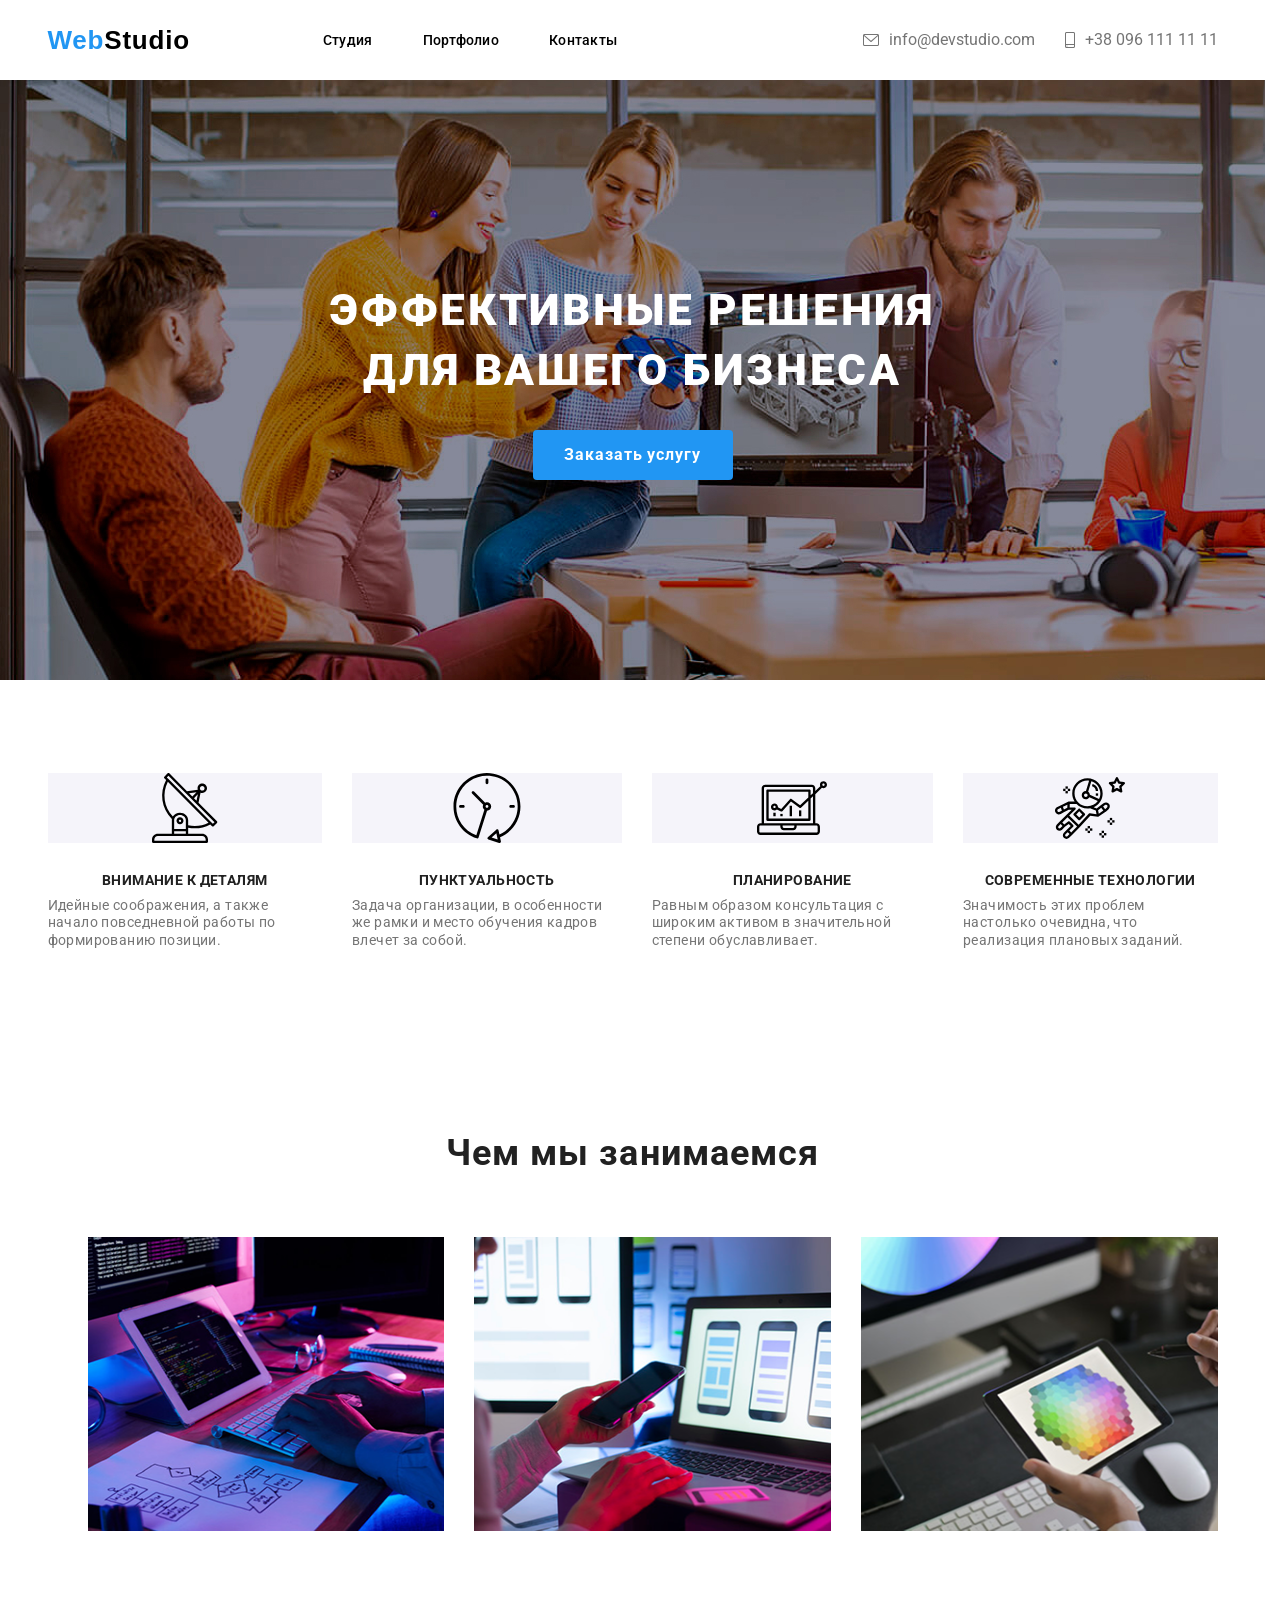
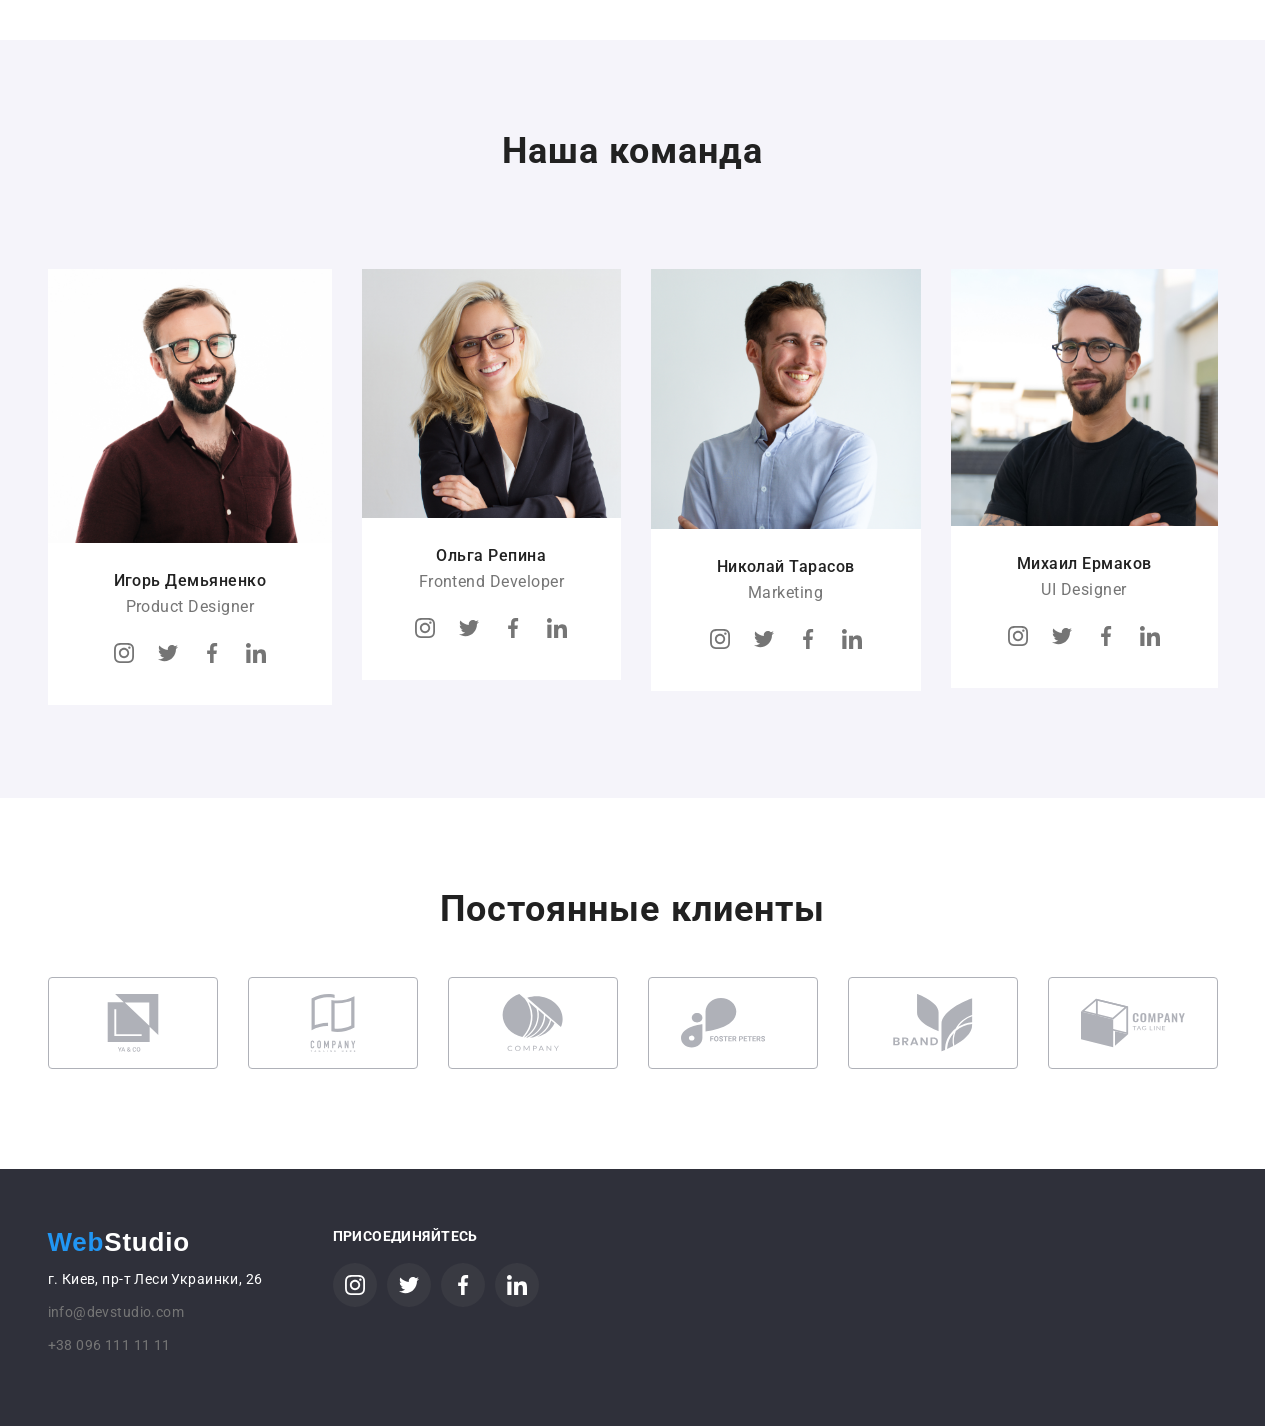
==== commit bff33019: "06.06.26" ====
--- a/index.html
+++ b/index.html
@@ -30,7 +30,7 @@
 		</div>	
 	</header>
 	<main>
-		<section> 
+		<section class="section"> 
 		<div class="hero">
 			<h1 class="hero_text">Эффективные решения для вашего бизнеса</h1>
 			<button class="hero_button">Заказать услугу</button>
--- a/css/main.css
+++ b/css/main.css
@@ -346,8 +346,10 @@
 .hero {
 	background-color: #2f303a42;
 	background-image: url(../img/new/Img.jpg);
+	background-size: cover;
+	background-repeat: no-repeat;
 	max-width: 100%;
-	background-color:#2F303A;
+	width: 100%;
 	display: flex;
 	flex-direction: column;
 	align-items: center;
@@ -356,11 +358,10 @@
 }
 .hero_1-fon {
 	background-color: #F5F4FA;
-	width: 270px;
-	height: 120px;
-	display: flex;
-	align-items: center;
-	justify-content: center;
+	display: flex;
+	align-items: center;
+	justify-content: center;
+	flex-wrap: wrap;
 }
 .hero_text {
 	width: 696px;
@@ -457,13 +458,9 @@
 	justify-content: space-around;
 	list-style-type: none;
 	gap: 30px;
-}
-.teem {
-	width: 270px;
-	height: 368px;
+	max-width: 100%;
 }
 .teem img {
-	width: 270px;
 	margin-bottom: 0;
 }
 .hero_teem_text {
@@ -600,4 +597,40 @@
 	border-radius: 50px;
 	fill: #ffffff;
 }
-
+/* адаптив */
+
+@media (max-width:768px) {
+.right_nav {
+flex-direction: column;
+gap: 10px;
+padding-right: 10px;
+}
+.left-center {
+	padding-left: 10px;
+	gap: 88px;
+}
+.header {
+	padding: 0px 15px;
+}
+.header a {
+	padding: 0;
+}
+.header .conteiner {
+	display: flex;
+	align-items: center;
+	justify-content: center;
+	gap: 84px;
+}
+.hero_4-list {
+	flex-wrap: wrap;
+	max-width: 100%;
+}
+.hero_teem {
+	display: grid;
+	grid-template-columns: repeat(2,1fr);
+}
+.hero_2 {
+	display: none;
+}
+}
+
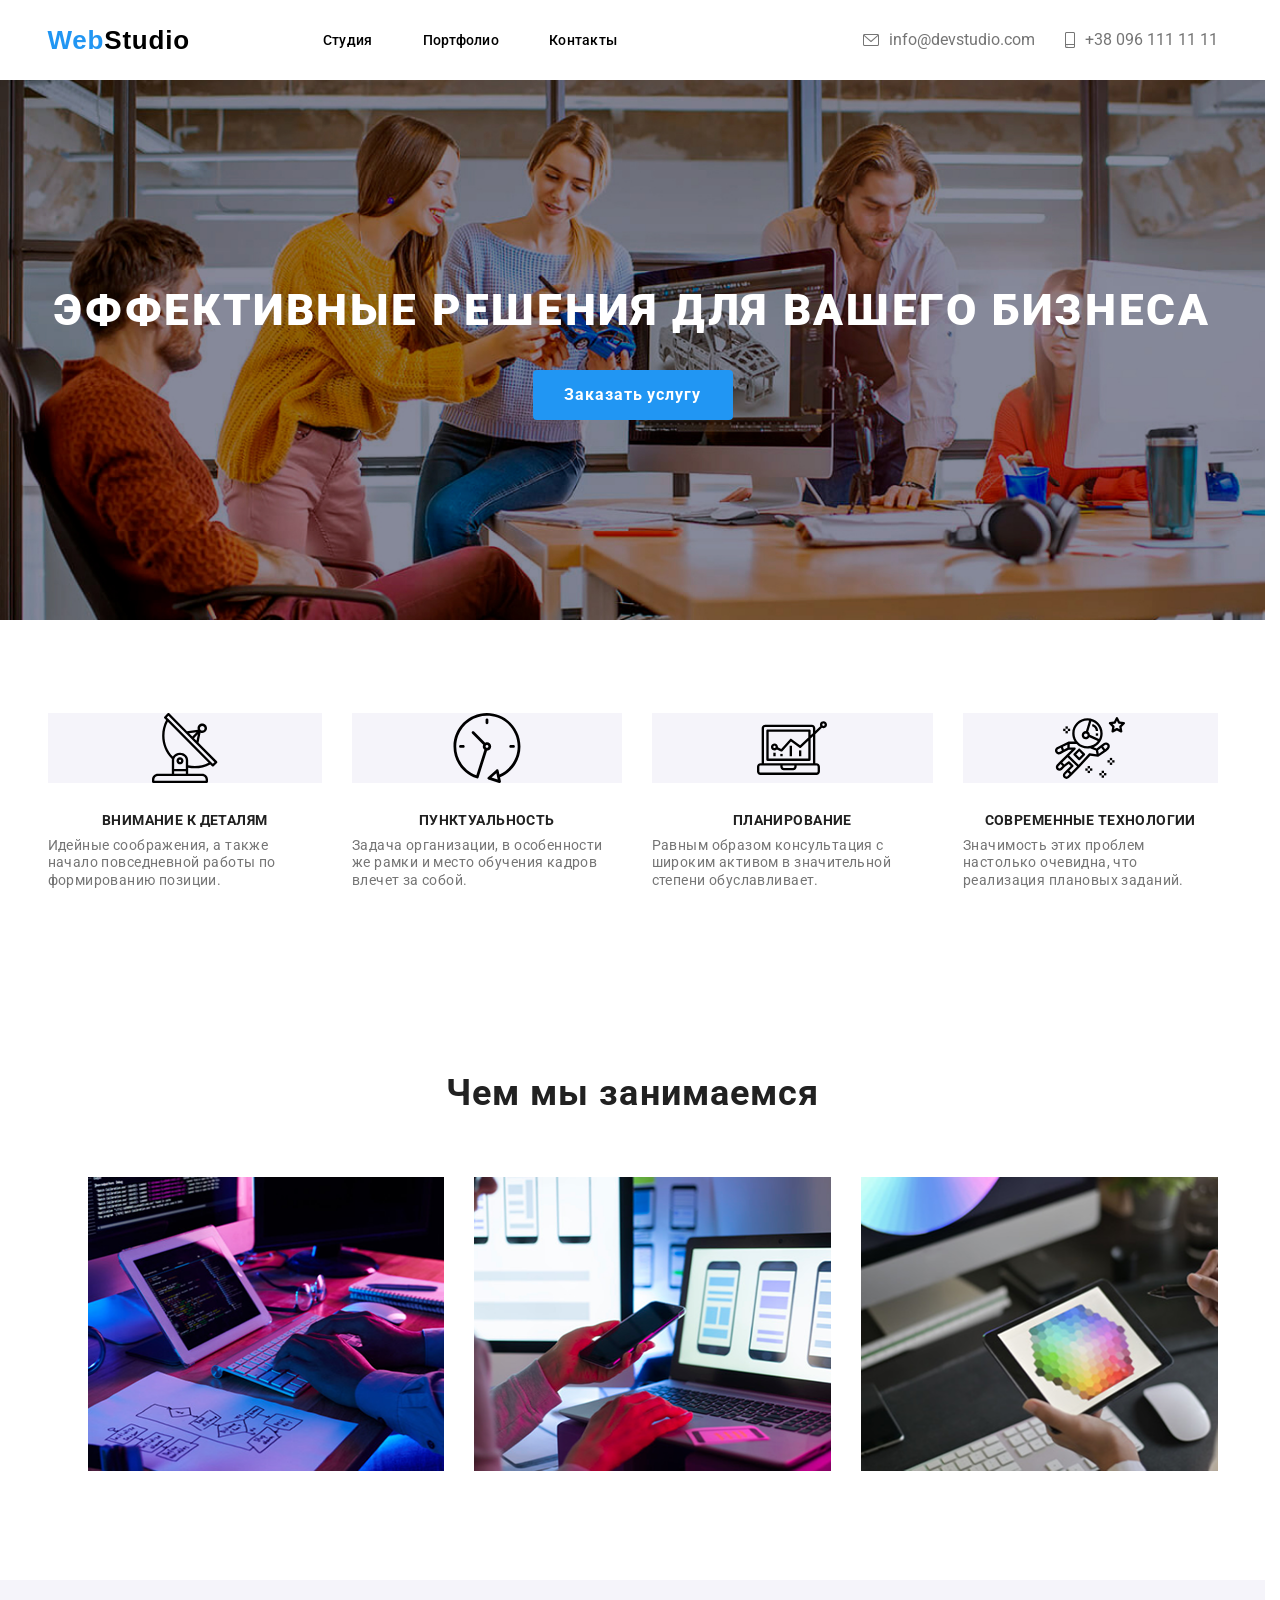
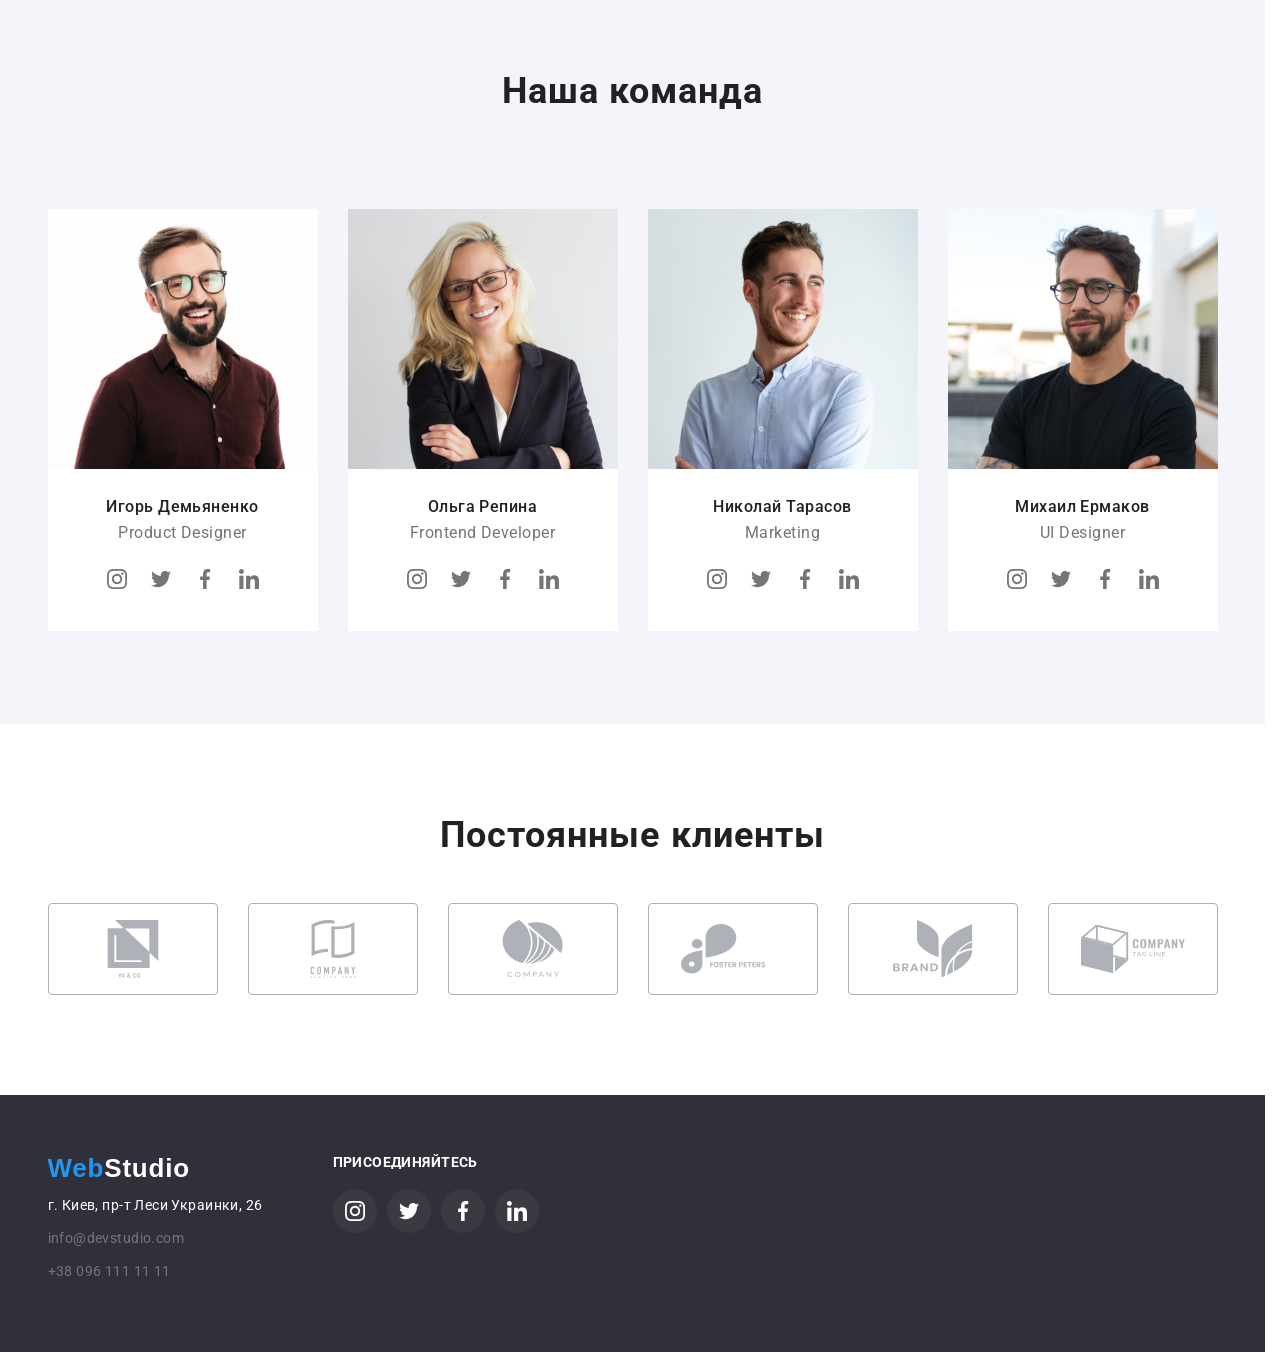
==== commit f28b89fd: "08.06.26" ====
--- a/index.html
+++ b/index.html
@@ -27,6 +27,7 @@
 				<li><a class="mail" href="mailto:info@devstudio.com"><svg height="12" width="16"><use class="icon" xlink:href="./img/sprite.svg#mail"></use></svg><span>info@devstudio.com</span></a></li>
 				<li><a class="namber" href="tel:+380961111111"><svg height="16" width="10"><use class="icon" xlink:href="./img/sprite.svg#namber"></use></svg><span>+38 096 111 11 11</span></a></li>
 			</ul>
+			<div class="burger"><span></span></div>
 		</div>	
 	</header>
 	<main>
--- a/css/main.css
+++ b/css/main.css
@@ -238,6 +238,9 @@
 	opacity: 0;
 	margin: -1px;
 }
+.burger {
+	display: none;
+}
 .conteiner {
 	width: 100%;
 	max-width: 1200px;
@@ -364,7 +367,6 @@
 	flex-wrap: wrap;
 }
 .hero_text {
-	width: 696px;
 	font-family: 'roboto',sans-serif;
 	font-weight: 900;
 	font-size: 44px;
@@ -476,7 +478,7 @@
 	letter-spacing: 0.03em;
 	color:#212121;
 	text-align: center;
-	padding: 30px 66px 10px;
+	padding: 30px 10px 10px;
 	white-space: nowrap;
 }
 .item-text_2 {
@@ -599,6 +601,18 @@
 }
 /* адаптив */
 
+@media (max-width: 900px){
+	.hero_teem {
+		gap: 10px;
+	}
+}
+@media (max-width:780px){
+	.hero_4-list {
+	align-items: center;
+	justify-content: center;
+	}
+}
+
 @media (max-width:768px) {
 .right_nav {
 flex-direction: column;
@@ -619,8 +633,11 @@
 	display: flex;
 	align-items: center;
 	justify-content: center;
-	gap: 84px;
-}
+}
+.nav {
+	gap: 50px;
+}
+
 .hero_4-list {
 	flex-wrap: wrap;
 	max-width: 100%;
@@ -632,5 +649,84 @@
 .hero_2 {
 	display: none;
 }
-}
-
+
+/* медиа 480 */
+
+}
+@media (max-width:480px){
+	.nav {
+		display: none;
+	}
+	.right_nav {
+		display: none;
+	}
+	.left-center {
+		display: flex;
+		padding: 30px 330px 30px 30px;
+		width: 134px;
+		height: 28px;
+	}
+	.hero_text {
+	font-family: 'roboto',sans-serif;
+	font-weight: 900;
+	font-size: 26px;
+	line-height: 42px;
+	margin-bottom: 30px;
+	overflow: wrap;
+	}
+	
+	.item_hero {
+		flex-direction: column;
+	}
+	.hero_teem {
+		display:flex;
+		flex-direction: column;
+	}
+	.hero_4-list {
+		display: grid;
+		grid-template-columns: repeat(2,1fr);
+	}
+	.footer_flex {
+		flex-direction: column;
+		align-items: center;
+		justify-content: center;
+		gap: 60px;
+	}
+	.list {
+		padding-bottom: 0;
+	}
+	.footer_title {
+		padding-top: 0;
+	}
+	.footer_list-icon {
+		padding-bottom: 70px;
+	}
+	.burger {
+		display: flex;
+		position: relative;
+		z-index: 50;
+		align-items: center;
+		justify-content: flex-end;
+		width: 30px;
+		height: 18px;
+	}
+	.burger span {
+		height: 2px;
+		width: 100%;
+		background-color: #212121;
+	}
+	.burger::after, .burger::before {
+		content: '';
+		position: absolute;
+		height: 2px;
+		width: 100%;
+		background-color: #212121;
+	}
+	.burger::after {
+		top: 0;
+	}
+	.burger::before {
+		bottom: 0;
+	}
+}
+
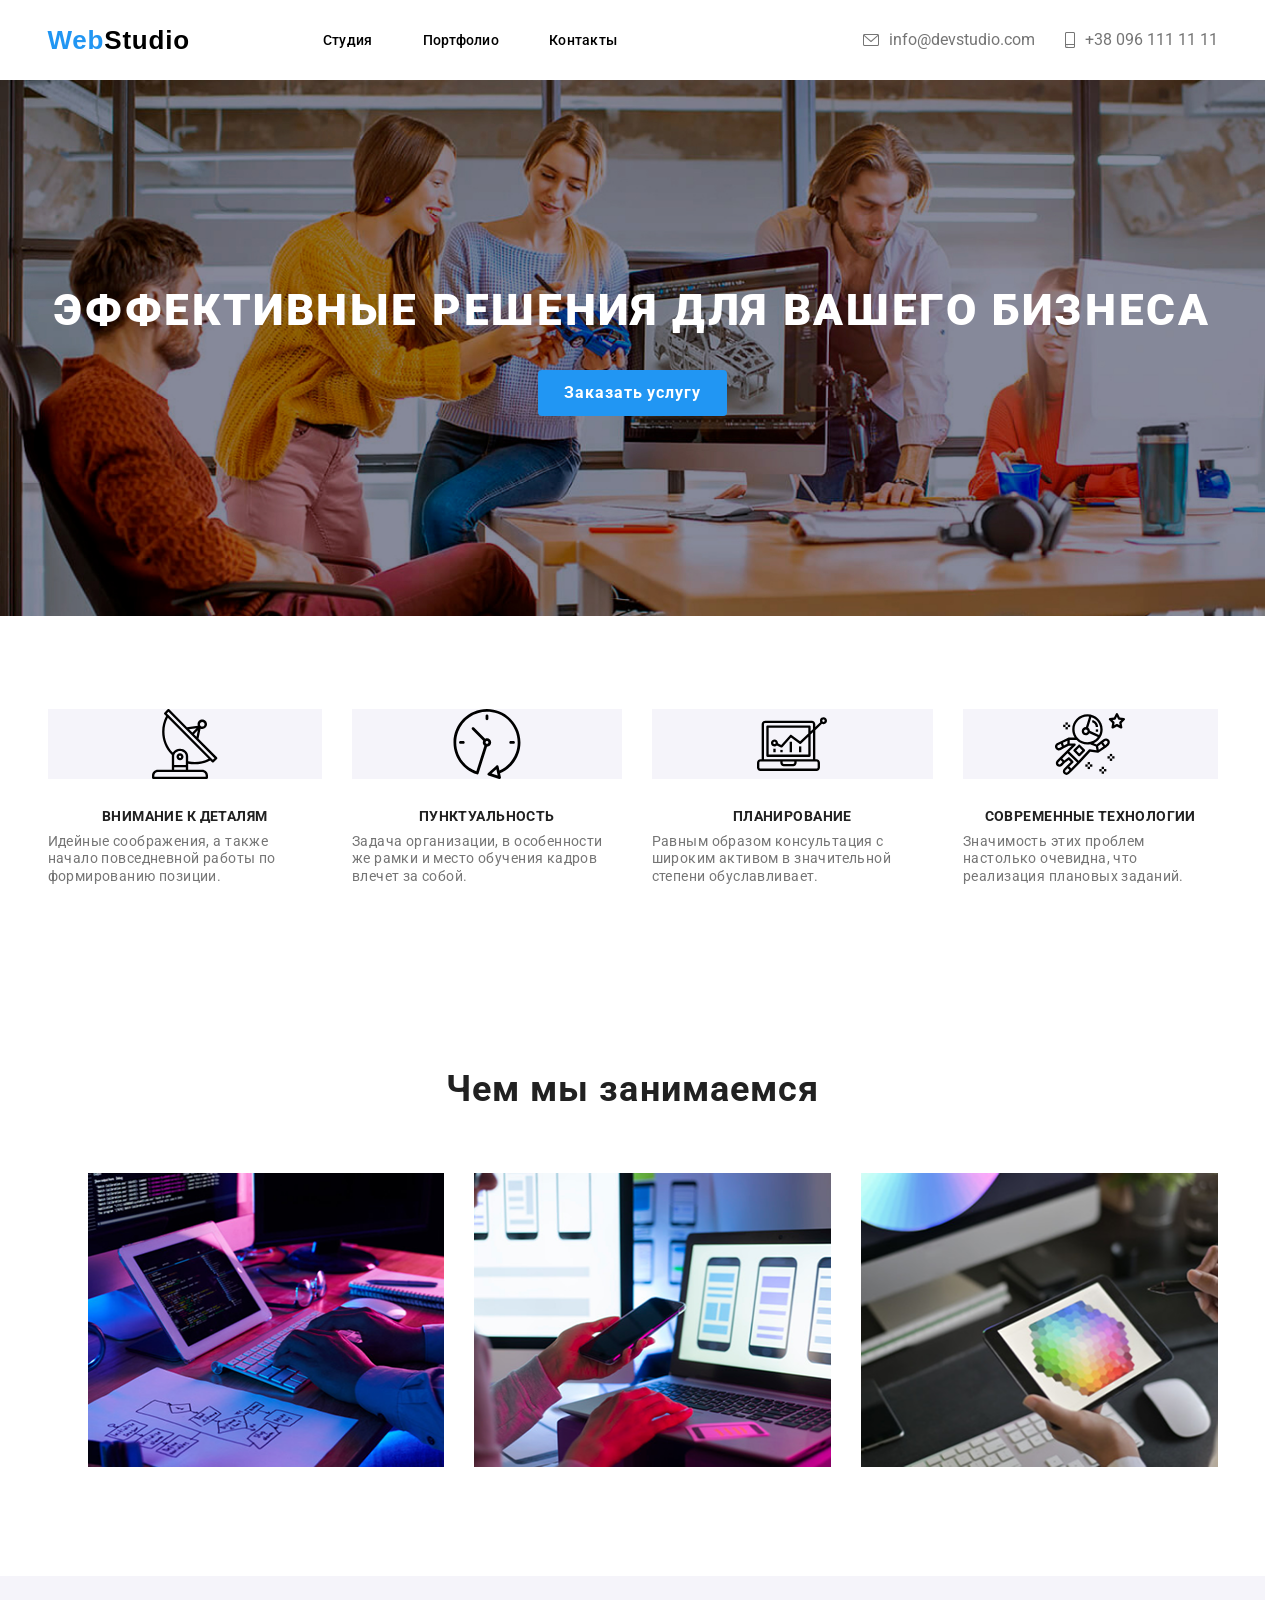
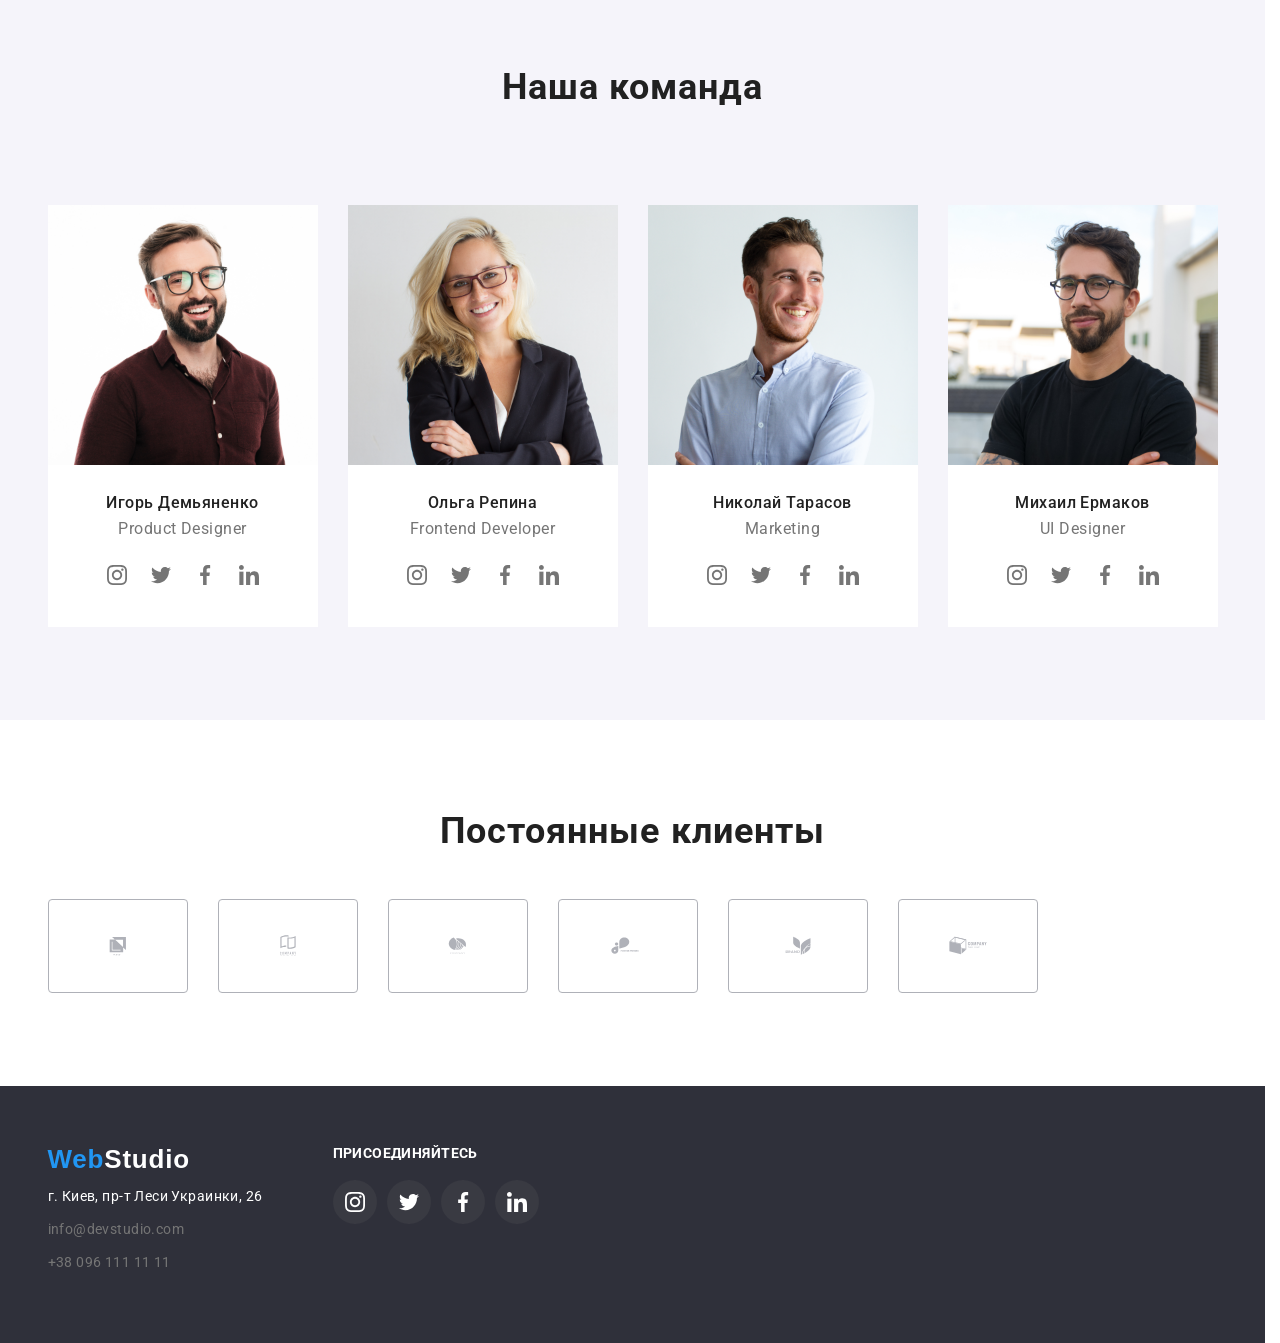
==== commit cfd5f57e: "09.06.26" ====
--- a/index.html
+++ b/index.html
@@ -154,12 +154,12 @@
 				<div class="conteiner">
 					<h4 class="hero_4-title">Постоянные клиенты</h4>
 					<ul class="hero_4-list">
-						<li><svg class="hero_4-item" height="92" width="170"><use xlink:href="./img/sprite.svg#client_1"></use></svg></li>
-						<li><svg class="hero_4-item" height="92" width="170"><use xlink:href="./img/sprite.svg#client_2"></use></svg></li>
-						<li><svg class="hero_4-item" height="92" width="170"><use xlink:href="./img/sprite.svg#client_3"></use></svg></li>
-						<li><svg class="hero_4-item" height="92" width="170"><use xlink:href="./img/sprite.svg#client_4"></use></svg></li>
-						<li><svg class="hero_4-item" height="92" width="170"><use xlink:href="./img/sprite.svg#client_5"></use></svg></li>
-						<li><svg class="hero_4-item" height="92" width="170"><use xlink:href="./img/sprite.svg#client_6"></use></svg></li>
+						<li class="hero_4-border"><svg class="hero_4-item" height="60" width="106"><use xlink:href="./img/sprite.svg#client_1"></use></svg></li>
+						<li class="hero_4-border"><svg class="hero_4-item" height="60" width="106"><use xlink:href="./img/sprite.svg#client_2"></use></svg></li>
+						<li class="hero_4-border"><svg class="hero_4-item" height="60" width="106"><use xlink:href="./img/sprite.svg#client_3"></use></svg></li>
+						<li class="hero_4-border"><svg class="hero_4-item" height="60" width="106"><use xlink:href="./img/sprite.svg#client_4"></use></svg></li>
+						<li class="hero_4-border"><svg class="hero_4-item" height="60" width="106"><use xlink:href="./img/sprite.svg#client_5"></use></svg></li>
+						<li class="hero_4-border"><svg class="hero_4-item" height="60" width="106"><use xlink:href="./img/sprite.svg#client_6"></use></svg></li>
 					</ul>
 				</div>
 			</div>
--- a/css/main.css
+++ b/css/main.css
@@ -58,6 +58,9 @@
  */
 :where(ul[class]) {
   list-style: none;
+}
+ul {
+	list-style: none;
 }
 
 :where(address[class]) {
@@ -244,6 +247,7 @@
 .conteiner {
 	width: 100%;
 	max-width: 1200px;
+	min-width: 480px;
 	margin: 0 auto;
 	padding: 0px 15px;
 }
@@ -324,6 +328,9 @@
 .mail:hover {
 	color: #2196F3;
 }
+.mail:hover .icon {
+	fill: #2196F3;
+}
 .namber {
 	font-family:'roboto', sans-serif;
 	color: #757575;
@@ -331,6 +338,9 @@
 }
 .namber:hover {
 	color: #2196F3;
+}
+.namber:hover .icon {
+	fill: #2196F3;
 }
 .right_nav-list {
 	display: flex;
@@ -379,8 +389,7 @@
 }
 .hero_button {
 	background-color: #2196F3;
-	width: 200px;
-	height: 50px;
+	padding: 0.5em 1.6em;
 	border-radius: 4px;
 	color: #ffffff;
 	font-family: 'roboto',sans-serif;
@@ -523,13 +532,20 @@
 }
 .hero_4-item {
 	fill: #AFB1B8;
+	padding: 16px 32px;
+}
+.hero_4-item:hover {
+	fill: #2196F3;
+}
+.hero_4-border {
+	display: flex;
 	border: 1px solid #AFB1B8;
 	border-radius: 4px;
-	padding: 16px 32px;
-}
-.hero_4-item:hover {
-	fill: #2196F3;
-	border: 1px solid #2196F3;
+	padding: 16px;
+}
+.hero_4-border:hover {
+color: #188CE8;
+
 }
 .footer {
 	width: 100%;
@@ -607,6 +623,21 @@
 	}
 }
 @media (max-width:780px){
+	.conteiner {
+		max-width: 768px;
+	}
+	.section .hero_1{
+	padding: 60px 0px;
+	}
+	.section .hero_2 {
+	padding: 60px 0px;
+	}
+	.section .hero_3 {
+	padding: 60px 0px;
+	}
+	.section .hero_4 {
+	padding: 60px 0px;
+	}
 	.hero_4-list {
 	align-items: center;
 	justify-content: center;
@@ -622,9 +653,7 @@
 .left-center {
 	padding-left: 10px;
 	gap: 88px;
-}
-.header {
-	padding: 0px 15px;
+	padding-right: 84px;
 }
 .header a {
 	padding: 0;
@@ -632,16 +661,24 @@
 .header .conteiner {
 	display: flex;
 	align-items: center;
-	justify-content: center;
+	justify-content:center;
 }
 .nav {
 	gap: 50px;
 }
+.hero {
+	background-color: #2f303a42;
+	background-image: url(../img/new/480\ img.jpg);
+}
 
 .hero_4-list {
-	flex-wrap: wrap;
-	max-width: 100%;
-}
+	display: grid;
+	grid-template-columns: repeat(2, 1fr);
+    grid-template-rows: repeat(3, 1fr);
+	gap: 30px;
+	justify-content: center;
+	align-items: center;
+}	
 .hero_teem {
 	display: grid;
 	grid-template-columns: repeat(2,1fr);
@@ -654,6 +691,9 @@
 
 }
 @media (max-width:480px){
+	.conteiner {
+		max-width: 480px;
+	}
 	.nav {
 		display: none;
 	}
@@ -665,6 +705,10 @@
 		padding: 30px 330px 30px 30px;
 		width: 134px;
 		height: 28px;
+	}
+	.hero {
+	background-color: #2f303a42;
+	background-image: url(../img/new/480\ img.jpg);
 	}
 	.hero_text {
 	font-family: 'roboto',sans-serif;
